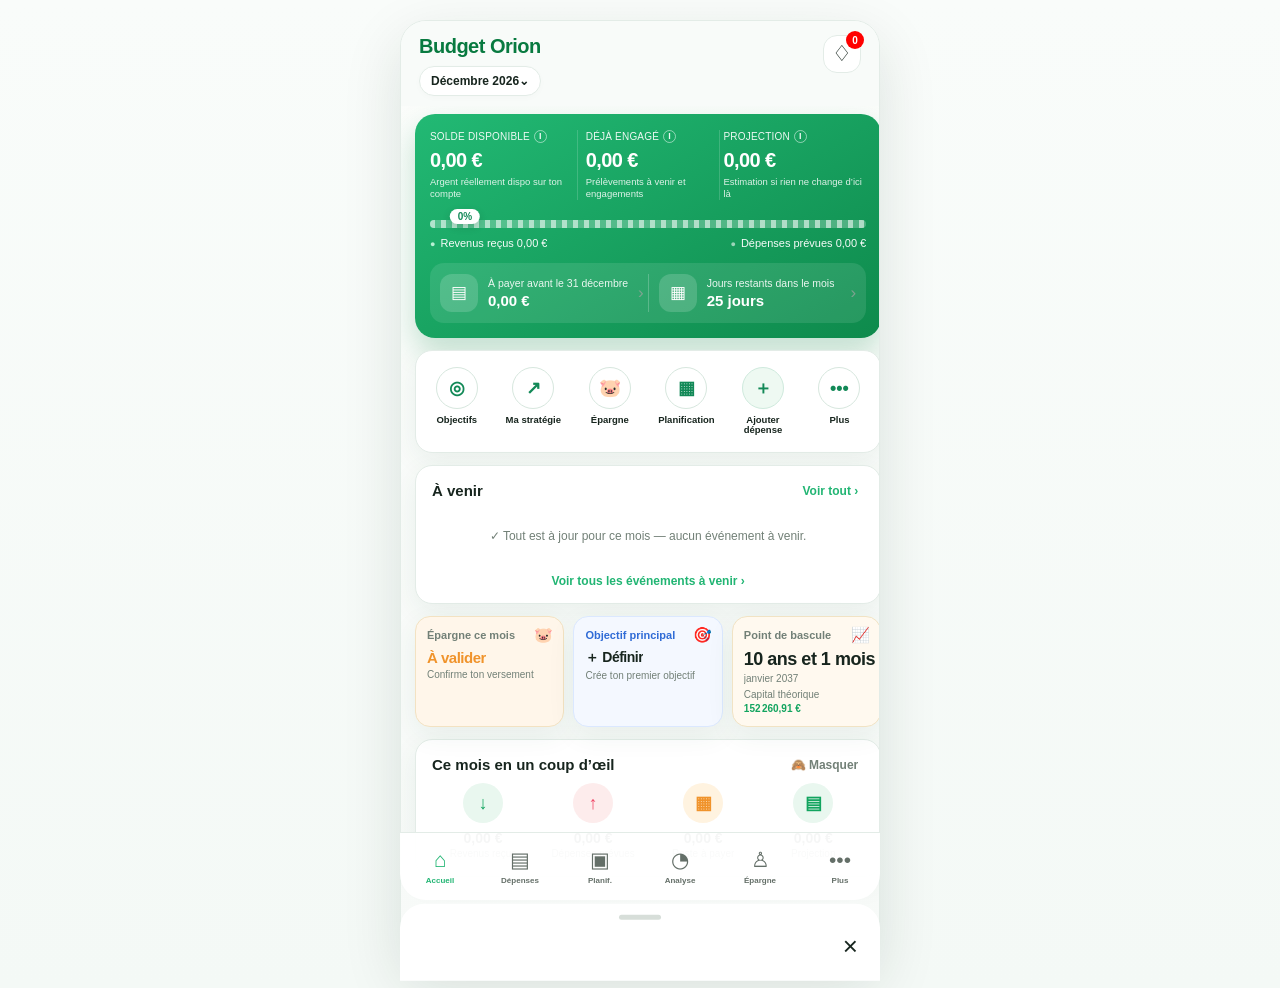
==== index.html @ a2c1ec40 "Add files via upload" ====
<!doctype html>
<html lang="fr">
<head>
<meta charset="utf-8">
<meta name="viewport" content="width=device-width,initial-scale=1,viewport-fit=cover">
<meta name="description" content="Budget Orion — application de gestion budgétaire claire, intelligente et locale.">
<meta name="apple-mobile-web-app-capable" content="yes">
<meta name="theme-color" content="#f8fbf9">
<title>Budget Orion</title>
<link rel="stylesheet" href="./css/app.css">
<link rel="stylesheet" href="./css/orion-home.css">
<link rel="stylesheet" href="./css/orion-expenses.css">
<link rel="stylesheet" href="./css/orion-planning.css">
<link rel="stylesheet" href="./css/orion-analysis.css">
<link rel="stylesheet" href="./css/orion-savings.css">
</head>
<body>
<div id="app" class="app">
  <header class="top">
    <div><h1 id="title">Budget Orion</h1><button id="periodBtn" class="period-pill">Août 2026⌄</button></div>
    <button class="bell" id="bellBtn">♢<span id="bellBadge" hidden></span></button>
  </header>
  <main id="view"></main>
  <nav class="nav" id="nav">
    <button data-page="home" class="active">⌂<small>Accueil</small></button>
    <button data-page="transactions">▤<small>Dépenses</small></button>
    <button data-page="planning">▣<small>Planif.</small></button>
    <button data-page="analysis">◔<small>Analyse</small></button>
    <button data-page="savings">♙<small>Épargne</small></button>
    <button data-page="plus">•••<small>Plus</small></button>
  </nav>
</div>
<div class="overlay" id="overlay"></div>
<section class="sheet" id="sheet">
  <div class="handle"></div>
  <div class="sheet-head"><h2 id="sheetTitle"></h2><button id="sheetClose" aria-label="Fermer">×</button></div>
  <div id="sheetBody"></div>
</section>
<script src="./js/brands.js"></script>
<script src="./js/app.js"></script>
</body>
</html>
---- css/app.css ----
:root{--g:#0a964f;--gd:#06753e;--gl:#eaf8f0;--bg:#f8fbf9;--card:#fff;--ink:#142018;--mut:#728077;--line:#e7eee9;--red:#f2384d;--pink:#fff0f3;--blue:#1676df;--bl:#edf5ff;--orange:#f37a08;--ol:#fff5e9;--shadow:0 5px 18px rgba(20,45,29,.06);--nav:68px}
*{box-sizing:border-box}html,body{margin:0;background:var(--bg);color:var(--ink);font-family:-apple-system,BlinkMacSystemFont,"SF Pro Text","Segoe UI",sans-serif;-webkit-font-smoothing:antialiased}button,input,select,textarea{font:inherit;color:inherit}button{border:0;background:none}.app{max-width:480px;margin:auto;min-height:100dvh;background:linear-gradient(#fbfdfb,#f7faf8)}
.top{position:sticky;top:0;z-index:10;padding:calc(env(safe-area-inset-top) + 14px) 18px 10px;background:rgba(248,251,249,.94);backdrop-filter:blur(16px);display:flex;justify-content:space-between;align-items:flex-start}.top h1{font-size:20px;margin:0;color:#087a40;font-weight:850;letter-spacing:-.5px}.period-pill,.chip{margin-top:8px;background:#fff;border:1px solid var(--line);border-radius:999px;padding:7px 11px;font-size:12px;font-weight:700;box-shadow:0 2px 7px rgba(0,0,0,.02)}.bell{position:relative;width:38px;height:38px;border:1px solid var(--line);background:#fff;border-radius:14px;font-size:22px}.bell span{position:absolute;right:-4px;top:-5px;background:red;color:white;min-width:18px;height:18px;border-radius:20px;font-size:10px;display:grid;place-items:center;font-weight:800}
main{padding:8px 14px calc(var(--nav) + env(safe-area-inset-bottom) + 22px)}.stack{display:grid;gap:12px}.card{background:var(--card);border:1px solid var(--line);border-radius:17px;box-shadow:var(--shadow);padding:14px}.hero{background:linear-gradient(145deg,#0da75a,#078446);color:#fff;padding:18px;border-radius:18px;box-shadow:0 10px 24px rgba(10,150,79,.22)}.hero .label{font-size:12px;opacity:.9}.hero strong{display:block;font-size:26px;margin:6px 0}.hero-sub{display:flex;justify-content:space-between;font-size:11px;opacity:.94}.progress{height:7px;background:rgba(255,255,255,.28);border-radius:99px;margin:12px 0 8px;overflow:hidden}.progress>span{display:block;height:100%;background:#fff;border-radius:99px}.ring{float:right;width:62px;height:62px;border-radius:50%;display:grid;place-items:center;background:conic-gradient(#fff var(--pct),rgba(255,255,255,.25) 0);position:relative;margin-top:-2px}.ring:after{content:"";position:absolute;width:46px;height:46px;border-radius:50%;background:#109755}.ring b{z-index:1;font-size:15px}
.sec-head{display:flex;align-items:center;justify-content:space-between;margin:2px 2px 8px}.sec-head h2{font-size:15px;margin:0;font-weight:850}.link{color:var(--g);font-size:12px;font-weight:800}.anticip{background:var(--pink);border-color:#ffd6df;color:#ed3658}.anticip .big{font-size:13px;font-weight:850}.anticip .days{font-size:18px;font-weight:900;margin-top:6px}.anticip .meta{font-size:11px;color:#925365;margin-top:2px}.upcoming .row:last-child,.list .row:last-child{border-bottom:0}.row{display:flex;align-items:center;gap:10px;padding:11px 2px;border-bottom:1px solid var(--line)}.ico{width:35px;height:35px;border-radius:12px;background:#eef9f2;display:grid;place-items:center;flex:0 0 35px}.row-main{min-width:0;flex:1}.row-main b{font-size:13px;display:block;white-space:nowrap;overflow:hidden;text-overflow:ellipsis}.row-main small{font-size:11px;color:var(--mut)}.amt{font-size:13px;font-weight:850}.neg{color:var(--red)}.pos{color:var(--g)}
.nav{position:fixed;bottom:0;left:50%;transform:translateX(-50%);max-width:480px;width:100%;height:calc(var(--nav) + env(safe-area-inset-bottom));padding-bottom:env(safe-area-inset-bottom);background:rgba(255,255,255,.96);border-top:1px solid var(--line);display:grid;grid-template-columns:repeat(6,1fr);z-index:20}.nav button{display:flex;flex-direction:column;align-items:center;justify-content:center;gap:4px;color:#646f68;font-size:21px}.nav small{font-size:8px;font-weight:700}.nav button.active{color:var(--g)}
.tabs{display:flex;background:#f3f5f4;border-radius:13px;padding:3px;gap:3px}.tabs button{flex:1;padding:8px 5px;border-radius:10px;font-size:11px;font-weight:750;color:#5f6862}.tabs button.active{background:#fff;color:var(--g);box-shadow:0 2px 7px rgba(0,0,0,.06)}.action{width:100%;background:linear-gradient(#11a85c,#078446);color:white;border-radius:13px;padding:13px;font-weight:850}.ghost{border:1px solid var(--line);background:#fff;border-radius:12px;padding:10px 12px;font-weight:750}.danger{color:var(--red)}
.monthbar{display:flex;gap:8px;align-items:center}.monthbar select{flex:1;background:#fff;border:1px solid var(--line);border-radius:12px;padding:9px;font-size:12px;font-weight:700}.summary{display:flex;justify-content:space-between;align-items:end}.summary strong{color:var(--g);font-size:16px}.tx-add{position:sticky;bottom:82px;margin-top:12px}.row.clickable{cursor:pointer}.status-pill{font-size:10px;border-radius:999px;padding:4px 8px;background:#f1f3f2;color:#657068;font-weight:700}.orange-pill{background:var(--ol);color:var(--orange)}
.calendar{padding:13px}.cal-head{display:flex;justify-content:space-between;align-items:center;margin-bottom:10px}.week,.grid{display:grid;grid-template-columns:repeat(7,1fr);text-align:center}.week span{font-size:10px;color:var(--mut);font-weight:700}.day{height:43px;display:flex;flex-direction:column;align-items:center;justify-content:center;font-size:12px;gap:3px}.day.today b{width:28px;height:28px;background:var(--g);color:#fff;border-radius:50%;display:grid;place-items:center}.dots{height:5px;display:flex;gap:2px}.dot{width:4px;height:4px;border-radius:50%}.d-green{background:#11a85c}.d-red{background:#f2384d}.d-orange{background:#f39718}.d-blue{background:#2781d8}.d-pink{background:#f24b74}.legend{display:flex;flex-wrap:wrap;gap:10px;font-size:10px;color:var(--mut);margin-top:8px}.legend i{width:7px;height:7px;border-radius:50%;display:inline-block;margin-right:3px}
.donut-wrap{display:flex;gap:16px;align-items:center}.donut{width:135px;height:135px;border-radius:50%;position:relative;flex:0 0 135px}.donut:after{content:"";position:absolute;inset:28px;border-radius:50%;background:white}.donut-center{position:absolute;inset:0;display:grid;place-items:center;z-index:1;text-align:center;font-size:11px}.donut-center b{font-size:15px}.legend-list{flex:1}.leg{display:grid;grid-template-columns:8px 1fr auto;gap:6px;align-items:center;padding:4px 0;font-size:10px}.leg i{width:7px;height:7px;border-radius:50%}.chart{height:110px;display:flex;align-items:flex-end;gap:7px;padding-top:10px}.bar{flex:1;background:#d9f1e4;border-radius:5px 5px 2px 2px;min-height:3px}.bar.active{background:var(--g)}.metric-grid{display:grid;grid-template-columns:1fr 1fr;gap:9px}.metric{padding:12px;border-radius:14px;background:#f8faf9;border:1px solid var(--line)}.metric small{color:var(--mut);font-size:10px}.metric b{display:block;margin-top:3px;font-size:16px}.insight{border-left:4px solid var(--g);background:#f1fbf5;padding:12px;border-radius:12px;font-size:12px}.annual-box{background:var(--bl);border-color:#d9eaff}.install-box{background:var(--ol);border-color:#ffe4bd}
.savings-hero{display:flex;justify-content:space-between;align-items:center}.pig{font-size:58px}.goal{padding:13px 0;border-bottom:1px solid var(--line)}.goal:last-child{border:0}.goal-top{display:flex;justify-content:space-between;gap:10px}.goal-top b{font-size:13px}.goal small{color:var(--mut)}.goal .progress{background:#eef2ef;height:6px;margin:8px 0}.goal .progress span{background:var(--g)}
.menu-profile{display:flex;align-items:center;gap:12px}.avatar{width:46px;height:46px;border-radius:50%;background:#e7f7ed;display:grid;place-items:center;font-size:25px}.group-title{font-size:13px;font-weight:850;margin:12px 2px 6px}.menu{padding:0 12px}.menu .row{padding:13px 0}.chev{color:#9aa49e}.detail-total{padding:13px;border-radius:14px;margin-bottom:10px}.pink{background:var(--pink);color:#e63359}.blue{background:var(--bl);color:var(--blue)}.orange{background:var(--ol);color:var(--orange)}.mint{background:#edf9f2;color:#087d42}
.overlay{position:fixed;inset:0;background:rgba(0,0,0,.28);z-index:40;opacity:0;pointer-events:none;transition:.2s}.overlay.open{opacity:1;pointer-events:auto}.sheet{position:fixed;z-index:50;bottom:0;left:50%;transform:translate(-50%,105%);width:min(480px,100%);max-height:88dvh;overflow:auto;background:#fff;border-radius:24px 24px 0 0;padding:9px 16px calc(env(safe-area-inset-bottom) + 18px);transition:.25s}.sheet.open{transform:translate(-50%,0)}.handle{width:42px;height:5px;border-radius:9px;background:#d7ded9;margin:2px auto 10px}.sheet-head{display:flex;justify-content:space-between;align-items:center}.sheet-head h2{font-size:19px;margin:0}.sheet-head button{font-size:26px}.form{display:grid;gap:12px;margin-top:14px}.form label{font-size:11px;font-weight:800;color:#78827c;text-transform:uppercase}.form input,.form select,.form textarea{display:block;width:100%;margin-top:6px;padding:12px 13px;border:1px solid var(--line);border-radius:12px;background:#fff;text-transform:none}.two{display:grid;grid-template-columns:1fr 1fr;gap:9px}.empty{text-align:center;color:var(--mut);font-size:12px;padding:22px 5px}.hidden{display:none!important}
@media(min-width:700px){body{padding:20px}.app{border:1px solid var(--line);border-radius:26px;overflow:hidden;box-shadow:0 20px 60px rgba(20,40,28,.12)}.nav{border-radius:0 0 26px 26px}}

/* V4.1 — restauration du système de validation des prélèvements */
.tx-row{transition:.16s ease}.tx-row.done{opacity:.62}.tx-row.done .row-main b{text-decoration:line-through;text-decoration-thickness:1px}.tx-check{width:34px;height:34px;flex:0 0 34px;border-radius:12px;border:2px solid #dce6e0;background:#fff;color:#fff;font-weight:900;font-size:18px;display:grid;place-items:center}.tx-check.paid{background:var(--g);border-color:var(--g)}.tx-check.late,.tx-check.urgent{border-color:#ef4565;background:#fff2f5}.tx-check.soon{border-color:#f0a22d;background:#fff8eb}.tx-check.future{border-color:#64b89f;background:#f1faf5}.tx-check.nodate{border-color:#b7c0ba;background:#f5f7f6}.row-main.clickable{cursor:pointer}.hero strong{word-break:break-word}


/* V4.2 — ergonomie transactions + réglage épargne */
.transactions-page{padding-bottom:76px}.tx-fab{position:fixed;right:max(18px,calc((100vw - 480px)/2 + 18px));bottom:calc(var(--nav) + env(safe-area-inset-bottom) + 14px);z-index:24;border:0;border-radius:999px;background:linear-gradient(145deg,#10aa5d,#078446);color:#fff;box-shadow:0 10px 24px rgba(7,132,70,.28);display:flex;align-items:center;gap:7px;padding:11px 16px;font-weight:850}.tx-fab span{font-size:21px;line-height:1}.tx-fab b{font-size:12px}.savings-home-card{padding:14px}.savings-home-head{display:flex;align-items:flex-start;justify-content:space-between;gap:10px}.savings-home-name{display:block;margin-top:3px;font-size:15px}.edit-chip{font-size:10px;font-weight:850;background:rgba(255,255,255,.18);padding:5px 8px;border-radius:999px}.savings-empty-home{display:flex;align-items:center;justify-content:space-between;gap:12px;border-color:#ccebd9;background:#f3fbf6}.savings-empty-home b{display:block;color:var(--g);font-size:14px}.savings-empty-home small{display:block;color:var(--mut);margin-top:3px}.savings-empty-home>span{font-size:25px;color:var(--g);font-weight:800}.savings-hero.clickable{cursor:pointer}.savings-hero .pos b{font-weight:850}@media(max-width:380px){.tx-fab b{display:none}.tx-fab{padding:11px 14px}}

/* V5 — direction visuelle validée : clair, premium, vert doux */
:root{--g:#21b573;--gd:#128957;--soft:#eefaf4;--gold:#c89b43;--ink:#17251e;--line:#e3ece7;--shadow:0 8px 28px rgba(25,80,52,.07)}
body{background:linear-gradient(180deg,#f9fcfa 0,#f4f9f6 100%);color:var(--ink)}
.card,.metric{box-shadow:var(--shadow)}.hero{background:linear-gradient(145deg,#39c98a,#20ad6f);box-shadow:0 12px 30px rgba(33,181,115,.20)}.ring:after{background:#2bbb7b}.nav button.active{color:var(--g)}
.brandmark{width:38px;height:38px;flex:0 0 38px;border-radius:12px;display:grid;place-items:center;font-weight:950;font-size:17px;letter-spacing:-1px;background:#eff8f3;color:var(--gd);border:1px solid #e1eee7}.brand-netflix{background:#080808;color:#e50914;font-size:22px;font-family:Arial Black,sans-serif}.brand-chatgpt{background:#fff;color:#111;border-color:#dfe5e2;font-size:19px}.brand-spotify{background:#191414;color:#1ed760}.brand-amazon{background:#fff7e9;color:#111}.brand-bank{background:#edf5ff;color:#2773c8}.brand-generic{background:#eefaf4;color:#15915b}
.clickable-card{cursor:pointer;transition:transform .15s ease,border-color .15s ease}.clickable-card:active{transform:scale(.985);border-color:#b8dfca}.smart-strip{display:flex;gap:8px;overflow:auto;padding:1px 0 4px;scrollbar-width:none}.smart-chip{min-width:145px;padding:11px;border:1px solid var(--line);border-radius:14px;background:#fff;box-shadow:var(--shadow)}.smart-chip small{display:block;color:var(--mut);font-size:10px}.smart-chip b{font-size:12px;display:block;margin-top:3px}.strategy-hero{background:linear-gradient(145deg,#effbf5,#f9fdfb);border:1px solid #cfeadd}.strategy-number{font-size:30px;font-weight:950;color:var(--gd);letter-spacing:-1px}.strategy-grid{display:grid;grid-template-columns:repeat(2,1fr);gap:9px}.strategy-kpi{background:#fff;border:1px solid var(--line);border-radius:15px;padding:12px}.strategy-kpi small{display:block;color:var(--mut);font-size:10px}.strategy-kpi b{display:block;margin-top:4px;font-size:15px}.strategy-track{height:10px;border-radius:99px;background:#e7f0eb;overflow:hidden}.strategy-track span{height:100%;display:block;border-radius:99px;background:linear-gradient(90deg,#6dd5a1,#20ad6f)}.scenario-row{display:grid;grid-template-columns:1fr auto auto;gap:10px;align-items:center;padding:10px 0;border-bottom:1px solid var(--line)}.scenario-row:last-child{border:0}.day.clickable{cursor:pointer;border-radius:10px}.day.clickable:active{background:#eff9f3}.freq-badge{display:inline-block;padding:3px 7px;border-radius:999px;background:#eef8f2;color:var(--gd);font-size:9px;font-weight:800;margin-top:3px}.mini-action{border:1px solid #d8e9df;background:#fff;color:var(--gd);border-radius:10px;padding:7px 9px;font-size:10px;font-weight:850}.goal-actions{display:flex;gap:6px;margin-top:8px}.premium-note{background:linear-gradient(135deg,#f8fcfa,#eef9f3);border:1px solid #d6ebdf;border-radius:16px;padding:13px}.plus-strategy{background:linear-gradient(135deg,#effbf5,#fffaf0);border-color:#d8eadf}.gold{color:#a77924}.subtle{color:var(--mut);font-size:11px}

/* V6 — refonte fonctionnelle : intelligence locale, poches, planification étendue */
@keyframes v6fade{from{opacity:0;transform:translateY(4px)}to{opacity:1;transform:translateY(0)}}
#view.fade-in{animation:v6fade .22s ease}
.clickable{cursor:pointer}

/* Marques additionnelles (objectif 7) */
.brand-disney{background:#0c1c5c;color:#fff;font-size:13px;font-weight:900}
.brand-youtube{background:#fff1f1;color:#ff0000;font-size:19px}
.brand-apple{background:#111;color:#fff;font-size:18px}
.brand-orange{background:#fff2ec;color:#ff7900;font-weight:900}
.brand-free{background:#eef7ff;color:#c8102e;font-weight:900}
.brand-sfr{background:#fff2f5;color:#e2001a;font-size:12px;font-weight:900}
.brand-bouygues{background:#eef6ff;color:#0057a3;font-weight:900}
.brand-uber{background:#111;color:#fff;font-size:16px}
.brand-hint{display:flex;align-items:center;gap:8px;font-size:11.5px;color:var(--mut);background:#f6faf7;border:1px solid var(--line);border-radius:11px;padding:8px 10px;margin-top:-2px}
.brand-hint .brandmark{width:26px;height:26px;flex:0 0 26px;font-size:13px}

/* Argent déjà engagé (accueil) */
.engaged-card .engaged-row{display:flex;justify-content:space-between;align-items:center;padding:8px 0;border-bottom:1px solid var(--line);font-size:12.5px}
.engaged-card .engaged-row:last-child{border-bottom:0}
.engaged-card .engaged-row.total{font-weight:850;font-size:14px;padding-top:10px}

/* Intelligence locale */
.insights-card{background:#fbfdfa}
.insight-row{display:flex;gap:9px;align-items:flex-start;padding:8px 0;border-bottom:1px solid var(--line);font-size:12px;line-height:1.4}
.insight-row:last-child{border-bottom:0}
.insight-row .insight-ic{flex:0 0 auto}
.insight-row.lvl-warn{color:#9a4b12}
.insight-row.lvl-good{color:var(--gd)}
.insight-row.lvl-info{color:var(--ink)}

/* Raccourcis rapides accueil */
.quick-row{display:flex;gap:8px}
.quick-chip{flex:1;background:#fff;border:1px solid var(--line);border-radius:13px;padding:11px 6px;font-size:11.5px;font-weight:800;color:var(--gd);box-shadow:var(--shadow);text-align:center}
.quick-chip:active{transform:scale(.97)}

/* Onglets de plage (planification) et de scénario (stratégie) */
.range-tabs button,.scenario-tabs button{white-space:nowrap}
.scenario-tabs{overflow-x:auto}

/* Poches / objectifs : léger ajustement */
.goal-actions button{font-size:10px}

@media(max-width:380px){.quick-row{flex-wrap:wrap}.quick-chip{min-width:31%}}

/* ═══════════════════════════════════════════════════════════════════
   V6.1 — Ma stratégie : moteur financier visuel (jauges, graphiques,
   scénarios, simulation "Et si ?"). Portée : uniquement l'écran
   Ma stratégie (classe .strategy-wide posée sur #app par render()).
   ═══════════════════════════════════════════════════════════════════ */

/* Mise en page large réservée à l'écran Ma stratégie */
.strategy-grid-layout{display:grid;grid-template-columns:1fr;gap:12px}
.strategy-grid-layout .span-1,.strategy-grid-layout .span-2,.strategy-grid-layout .span-3{grid-column:span 1}
@media(min-width:860px){
  .app.strategy-wide{max-width:1180px}
  .app.strategy-wide .strategy-grid-layout{grid-template-columns:repeat(3,1fr);gap:14px}
  .app.strategy-wide .strategy-grid-layout .span-2{grid-column:span 2}
  .app.strategy-wide .strategy-grid-layout .span-3{grid-column:span 3}
}
@media(min-width:860px){.app.strategy-wide{border-radius:26px}}

/* Jauges semi-circulaires (CSS pur, sans dépendance) */
.gauge-layout{display:flex;flex-direction:column;align-items:center;gap:6px}
.gauge{position:relative;width:100%;max-width:220px;margin:4px auto 0}
.gauge-fill{position:relative;width:100%;aspect-ratio:2/1;overflow:hidden}
.gauge-fill:before{content:"";position:absolute;top:0;left:50%;transform:translateX(-50%);width:100%;aspect-ratio:1/1;border-radius:50%;background:conic-gradient(from 270deg, var(--gcolor,#20ad6f) calc(var(--pct,0)*1.8deg), #e7f0ea calc(var(--pct,0)*1.8deg) 180deg, transparent 180deg 360deg)}
.gauge-fill:after{content:"";position:absolute;bottom:0;left:50%;transform:translateX(-50%);width:62%;aspect-ratio:1/1;border-radius:50%;background:var(--card)}
.gauge-center{margin-top:-38%;text-align:center;position:relative;z-index:1}
.gauge-center b{display:block;font-size:19px;font-weight:900;color:var(--ink)}
.gauge-center small{display:block;font-size:10px;color:var(--mut);margin-top:2px;padding:0 10px}
.gauge-target{text-align:center;margin-top:2px}
.gauge-target small{display:block;color:var(--mut);font-size:11px}
.gauge-target b{font-size:15px}
.gauge-card{background:linear-gradient(180deg,#fff,#fbfdfb)}

/* Paramètres (vue rapide, éditable) */
.param-row{display:flex;justify-content:space-between;align-items:center;padding:9px 0;border-bottom:1px solid var(--line);font-size:12.5px}
.param-row:last-of-type{border-bottom:0}
.param-row b{font-size:13.5px}

/* Expression de ton capital */
.expr-row{display:flex;gap:11px;align-items:flex-start;padding:10px 0;border-bottom:1px solid var(--line)}
.expr-row:last-child{border-bottom:0}
.expr-ic{font-size:19px;flex:0 0 auto;width:34px;height:34px;border-radius:11px;background:#eefaf4;display:grid;place-items:center}
.expr-body{flex:1;min-width:0}
.expr-body b{display:block;font-size:13px}
.expr-body small{display:block;color:var(--mut);font-size:11px;margin-top:2px}
.expr-tiles{display:flex;gap:8px;margin-top:8px}
.expr-tile{flex:1;background:#f7faf8;border:1px solid var(--line);border-radius:12px;padding:9px;text-align:center}
.expr-tile b{display:block;font-size:14px;color:var(--gd)}
.expr-tile small{display:block;color:var(--mut);font-size:9.5px;margin-top:2px}

/* Graphiques SVG (évolution du capital / projection détaillée) */
.chart-wrap{position:relative;margin-top:8px}
.chart-svg{width:100%;height:auto;display:block;touch-action:pan-y}
.chart-grid{stroke:#eef3ef;stroke-width:1}
.chart-axis{font-size:9.5px;fill:var(--mut)}
.chart-marker-line{stroke:#cfe6d8;stroke-width:1;stroke-dasharray:3 3}
.chart-tooltip{position:absolute;top:4px;transform:translateX(-50%);background:#17251e;color:#fff;border-radius:11px;padding:8px 10px;font-size:10.5px;line-height:1.5;pointer-events:none;white-space:nowrap;box-shadow:0 8px 20px rgba(0,0,0,.18);z-index:5}
.chart-tooltip .tt-year{font-weight:800;margin-bottom:2px}
.chart-tooltip .tt-metric{color:#b9e3cb;font-size:9.5px;margin-bottom:3px}
.chart-tooltip .tt-row{display:flex;align-items:center;gap:5px}
.chart-tooltip .tt-row i{width:7px;height:7px;border-radius:50%;display:inline-block}
.chart-tooltip .tt-row span{color:#c8d2cc}
.chart-legend{display:flex;flex-wrap:wrap;gap:10px;margin-top:8px;font-size:10.5px;color:var(--mut)}
.chart-legend i{width:8px;height:8px;border-radius:50%;display:inline-block;margin-right:4px}
.metric-tabs,.proj-tabs{flex-wrap:wrap}

/* Comparaison des scénarios (anneaux) */
.scenario-compare{display:grid;grid-template-columns:repeat(3,1fr);gap:8px;margin-top:6px}
.scenario-donut-card{text-align:center;background:#f8faf9;border:1px solid var(--line);border-radius:14px;padding:10px 6px}
.scenario-donut-card small{font-size:10px;color:var(--mut);line-height:1.5}
.scenario-donut-card small b{display:block;color:var(--ink);font-size:12px}
.scenario-donut{width:74px;height:74px;border-radius:50%;position:relative;margin:8px auto}
.scenario-donut:after{content:"";position:absolute;inset:12px;border-radius:50%;background:var(--card)}
.donut-center{position:absolute;inset:0;display:grid;place-items:center;z-index:1;text-align:center;padding:0 4px}
.donut-center b{font-size:10.5px;line-height:1.2}
.scenario-gain{font-size:11.5px;font-weight:800;color:var(--g);margin-top:4px}

/* Simulation "Et si ?" */
.whatif-slider-row{display:flex;align-items:center;gap:10px;margin-top:8px}
.whatif-slider-row input[type=range]{flex:1;accent-color:var(--g)}
.whatif-slider-row b{white-space:nowrap;font-size:13px}
.whatif-row{display:flex;flex-wrap:wrap;justify-content:space-between;align-items:baseline;gap:4px 10px;padding:8px 0;border-bottom:1px solid var(--line);font-size:12px}
.whatif-row:last-child{border-bottom:0}
.whatif-row small{width:100%;color:var(--mut);font-size:10.5px}

/* Repères clés */
.reperes-list{display:grid;gap:0}
.repere-row{display:flex;flex-wrap:wrap;justify-content:space-between;align-items:baseline;padding:9px 0;border-bottom:1px solid var(--line);gap:2px 8px}
.repere-row:last-child{border-bottom:0}
.repere-row b{width:52px}
.repere-row span{font-weight:800;font-size:13px}
.repere-row small{width:100%;color:var(--mut);font-size:10px}

/* Informations importantes */
.info-list{margin:6px 0 0;padding-left:18px;font-size:12px;color:var(--ink);line-height:1.6}
.info-list li{margin-bottom:3px}

@media(max-width:380px){.scenario-compare{gap:6px}.scenario-donut{width:64px;height:64px}}
---- css/orion-home.css ----
/* ============================================================================
   Budget Orion — Accueil (tableau de bord). Styles ADDITIFS uniquement.
   Réutilise les tokens de app.css (--g,--gd,--ink,--mut,--line,--card,--shadow…).
   Ne modifie ni app.css ni les autres écrans.
   ========================================================================= */

/* Carte financière principale */
.home-main{background:linear-gradient(150deg,#22b974,#0e8a4c);color:#fff;border-radius:20px;
  padding:16px 15px 15px;box-shadow:0 14px 30px rgba(16,138,77,.24)}
.home-cols{display:grid;grid-template-columns:1fr 1fr 1fr;gap:4px}
.home-col{color:#fff;text-align:left;min-width:0;padding:0}
.home-col.center{padding:0 8px;border-left:1px solid rgba(255,255,255,.16);border-right:1px solid rgba(255,255,255,.16)}
.home-col .lbl{font-size:10px;opacity:.92;display:flex;align-items:center;gap:4px;line-height:1.2;text-transform:uppercase;letter-spacing:.2px}
.home-col .val{font-size:clamp(14px,4.4vw,20px);font-weight:900;letter-spacing:-.6px;margin:6px 0 4px;
  white-space:nowrap;overflow:hidden;text-overflow:ellipsis}
.home-col .sub{font-size:9.5px;opacity:.85;line-height:1.25}
.home-col:active{opacity:.9}
.home-i{font-size:9px;border:1px solid rgba(255,255,255,.55);border-radius:50%;width:13px;height:13px;
  display:inline-grid;place-items:center;flex:0 0 auto;font-style:normal;font-weight:800}

.home-barwrap{position:relative;margin:20px 0 9px}
.home-bar{height:8px;border-radius:99px;background:rgba(255,255,255,.25);overflow:hidden;display:flex}
.home-bar .paid{background:#fff;height:100%;transition:width .25s ease}
.home-bar .rest{height:100%;background:repeating-linear-gradient(90deg,rgba(255,255,255,.55) 0 5px,transparent 5px 11px)}
.home-bubble{position:absolute;top:-11px;transform:translateX(-50%);background:#fff;color:var(--gd);font-size:10px;
  font-weight:900;padding:2px 8px;border-radius:999px;box-shadow:0 3px 8px rgba(0,0,0,.14);white-space:nowrap}
.home-barrow{display:flex;justify-content:space-between;font-size:11px;opacity:.96;gap:8px}
.home-barrow span{white-space:nowrap;overflow:hidden;text-overflow:ellipsis}
.home-barrow .d1:before{content:"●";margin-right:5px;font-size:9px;vertical-align:middle;color:#bff3d8}
.home-barrow .d2:before{content:"●";margin-right:5px;font-size:9px;vertical-align:middle;color:rgba(255,255,255,.6)}

.home-split{display:flex;margin-top:14px;background:rgba(255,255,255,.10);border-radius:14px;padding:11px 6px;gap:6px}
.home-split>button{flex:1;display:flex;align-items:center;gap:10px;color:#fff;text-align:left;min-width:0;transition:transform .15s;padding:0 4px}
.home-split>button:active{transform:scale(.97)}
.home-split .ic{width:38px;height:38px;border-radius:12px;background:rgba(255,255,255,.16);display:grid;place-items:center;font-size:17px;flex:0 0 38px}
.home-split .s-lbl{font-size:10.5px;opacity:.9;line-height:1.2;white-space:nowrap;overflow:hidden;text-overflow:ellipsis}
.home-split .s-val{font-size:15px;font-weight:900;margin-top:2px;white-space:nowrap}
.home-split .chev{margin-left:auto;opacity:.75;font-size:17px;flex:0 0 auto}
.home-split .sep{width:1px;background:rgba(255,255,255,.22);flex:0 0 1px}

/* Actions rapides (6) */
.home-quick{display:grid;grid-template-columns:repeat(6,1fr);gap:1px;background:var(--card);border:1px solid var(--line);
  border-radius:17px;box-shadow:var(--shadow);padding:13px 3px}
.home-quick button{display:flex;flex-direction:column;align-items:center;gap:6px;color:var(--ink);font-size:9.5px;
  font-weight:700;line-height:1.12;text-align:center;padding:3px 1px;transition:transform .14s ease;min-height:62px;justify-content:flex-start}
.home-quick button:active{transform:scale(.9)}
.home-quick .qi{width:42px;height:42px;border-radius:50%;border:1.6px solid #d7e7de;color:var(--gd);
  display:grid;place-items:center;font-size:18px;background:#fff}
.home-quick button[data-add-tx] .qi{background:#eef9f2;border-color:#cfeadd}

/* Insights cliquables */
.home-ins .insight-row{display:flex;gap:9px;align-items:center;padding:10px 0;border-top:1px solid var(--line);font-size:12.5px;line-height:1.35}
.home-ins .insight-row:first-child{border-top:0}
.home-ins .insight-ic{flex:0 0 auto;font-size:15px}
.home-ins .insight-row span:nth-child(2){flex:1;min-width:0}
.home-ins .lvl-critical{color:#c62f45}.home-ins .lvl-action{color:#b76a00}
.home-ins .lvl-good{color:#0f8a4c}.home-ins .lvl-info{color:var(--ink)}

/* Timeline À venir */
.home-tl .tl-row{display:flex;align-items:center;gap:11px;padding:12px 0;border-top:1px solid var(--line);position:relative}
.home-tl .tl-row:first-child{border-top:0}
.home-tl-dotcol{position:relative;width:14px;flex:0 0 14px;align-self:stretch;display:flex;align-items:center;justify-content:center}
.home-tl-dotcol:before{content:"";position:absolute;top:0;bottom:0;width:2px;background:var(--line)}
.tl-row:first-child .home-tl-dotcol:before{top:50%}
.tl-row:last-child .home-tl-dotcol:before{bottom:50%}
.home-tl-dot{width:12px;height:12px;border-radius:50%;border:3px solid #12a45f;background:var(--card);z-index:1}
.dot-green{border-color:#12a45f}.dot-orange{border-color:#f0932b}.dot-red{border-color:#ef4565}.dot-pink{border-color:#e84393}
.tl-logo{width:44px;height:44px;flex:0 0 44px;border-radius:12px;font-size:18px}
.tl-main{flex:1;min-width:0}
.tl-when{font-size:11px;font-weight:800;margin-bottom:1px}
.when-green{color:#12a45f}.when-orange{color:#f0932b}.when-red{color:#ef4565}.when-pink{color:#e84393}
.tl-main b{display:block;font-size:14px;white-space:nowrap;overflow:hidden;text-overflow:ellipsis}
.tl-main small{font-size:11px;color:var(--mut)}
.tl-amt{font-weight:900;font-size:14px;white-space:nowrap}
.tl-chev{color:#c2ccc6;margin-left:3px;font-size:16px;flex:0 0 auto}
.home-tl-all{display:block;text-align:center;width:100%;margin-top:8px}

/* Cartes intelligentes (trio) */
.home-smart3{display:grid;grid-template-columns:repeat(3,1fr);gap:9px;align-items:stretch}
.home-smart{border:1px solid var(--line);border-radius:15px;padding:12px 11px;background:#fff;box-shadow:var(--shadow);
  position:relative;min-width:0;text-align:left;color:var(--ink);display:flex;flex-direction:column}
.home-smart.gl{background:#f4f8ff;border-color:#dbe8ff}
.home-smart.bs{background:#fff9ef;border-color:#f1e3c4}
.home-smart.sv-topay{background:#fff6ea;border-color:#f3e2c2}
.home-smart .st{font-size:11px;color:var(--mut);font-weight:750;line-height:1.2}
.home-smart .sb{font-size:18px;font-weight:900;margin-top:7px;white-space:nowrap;overflow:hidden;text-overflow:ellipsis;letter-spacing:-.5px}
.home-smart .ss{font-size:10px;color:var(--mut);margin-top:3px;white-space:nowrap;overflow:hidden;text-overflow:ellipsis}
.home-smart .badge{position:absolute;top:9px;right:10px;font-size:15px}
.home-smart .mini{height:6px;border-radius:99px;background:#e7efe9;overflow:hidden;margin-top:9px}
.home-smart .mini span{display:block;height:100%;background:var(--g);border-radius:99px}
.home-spark{width:100%;height:26px;margin-top:8px;display:block}

/* Ce mois en un coup d'œil */
.home-glance{display:grid;grid-template-columns:repeat(4,1fr);gap:4px}
.home-gl{text-align:center;min-width:0;color:var(--ink);padding:2px}
.home-gl .gi{width:40px;height:40px;border-radius:50%;display:grid;place-items:center;margin:0 auto 7px;font-size:18px;font-weight:800}
.gi-down{background:#e9f7ef;color:#12a45f}.gi-up{background:#fdecec;color:#ef4565}
.gi-cal{background:#fff3e0;color:#f0932b}.gi-wallet{background:#e9f7ef;color:#12a45f}
.home-gl .gv{font-size:14px;font-weight:900;white-space:nowrap;overflow:hidden;text-overflow:ellipsis}
.home-gl .gl-lbl{font-size:10px;color:var(--mut);margin-top:2px;line-height:1.15}
.home-gl .gvs{font-size:9px;font-weight:800;margin-top:3px;white-space:nowrap;overflow:hidden;text-overflow:ellipsis}
.up-good{color:#12a45f}.up-bad{color:#ef4565}
.home-eye{background:none;color:var(--mut);font-size:12px;font-weight:700}

/* Toast */
.home-toast{position:fixed;left:50%;bottom:calc(var(--nav) + env(safe-area-inset-bottom) + 16px);
  transform:translate(-50%,16px);background:#142018;color:#fff;padding:11px 18px;border-radius:999px;
  font-size:13px;font-weight:800;z-index:80;opacity:0;pointer-events:none;transition:.22s;max-width:90vw;
  white-space:nowrap;box-shadow:0 8px 24px rgba(0,0,0,.22)}
.home-toast.show{opacity:1;transform:translate(-50%,0)}

@media(max-width:360px){
  .home-quick button{font-size:9px}
  .home-quick .qi{width:38px;height:38px;font-size:16px}
  .home-smart .sb{font-size:16px}
  .home-split .s-val{font-size:14px}
}
---- css/orion-expenses.css ----
/* ============================================================================
   Budget Orion — Onglet Dépenses. Styles ADDITIFS uniquement.
   Réutilise les tokens de app.css. Ne modifie ni app.css, ni orion-home.css,
   ni les autres écrans.
   ========================================================================= */

.exp-page{padding-bottom:calc(var(--nav) + env(safe-area-inset-bottom) + 16px)}

/* Barre d'outils haute (recherche + filtres + ajouter) */
.exp-toolbar{display:flex;gap:8px;align-items:center}
.exp-search{flex:1;display:flex;align-items:center;gap:8px;background:#fff;border:1px solid var(--line);border-radius:13px;padding:9px 12px;box-shadow:var(--shadow)}
.exp-search input{flex:1;border:0;background:none;font-size:13px;outline:none}
.exp-search .si{color:var(--mut);font-size:15px}
.exp-add{display:flex;align-items:center;gap:7px;background:linear-gradient(#11a85c,#078446);color:#fff;border-radius:13px;padding:10px 15px;font-weight:850;font-size:13px;box-shadow:0 6px 16px rgba(7,132,70,.24)}
.exp-add span{font-size:19px;line-height:1}
.exp-add:active{transform:scale(.96)}

/* Résumé compact 4 métriques */
.exp-sum{display:grid;grid-template-columns:repeat(4,1fr);gap:2px}
.exp-sum .m{text-align:left;padding:2px 6px;min-width:0;border-left:1px solid var(--line)}
.exp-sum .m:first-child{border-left:0}
.exp-sum .m small{display:block;font-size:9.5px;color:var(--mut);white-space:nowrap;overflow:hidden;text-overflow:ellipsis}
.exp-sum .m b{display:block;font-size:15px;font-weight:900;letter-spacing:-.4px;margin-top:3px;white-space:nowrap;overflow:hidden;text-overflow:ellipsis}
.exp-sum .m .u{font-size:9px;color:var(--mut);font-weight:600}
.exp-sum .m.pos b{color:#12a45f}.exp-sum .m.warn b{color:#f0932b}.exp-sum .m.proj b{color:#0f8a4c}
.exp-progress{height:5px;border-radius:99px;background:#eef2ef;overflow:hidden;margin-top:11px}
.exp-progress span{display:block;height:100%;background:linear-gradient(90deg,#6dd5a1,#12a45f);border-radius:99px;transition:width .25s}
.exp-progress-lbl{font-size:10.5px;color:var(--mut);margin-top:6px;font-weight:700}

/* Grands onglets À payer / Payées */
.exp-tabs{display:grid;grid-template-columns:1fr 1fr;gap:8px}
.exp-tab{background:#fff;border:1px solid var(--line);border-radius:15px;padding:12px 10px;text-align:center;box-shadow:var(--shadow);color:var(--mut)}
.exp-tab .tt{font-size:14px;font-weight:850;color:var(--ink);display:flex;align-items:center;justify-content:center;gap:6px}
.exp-tab .ts{font-size:10.5px;color:var(--mut);margin-top:3px}
.exp-tab.active{border-color:#bfe6cf;background:#f4fbf7}
.exp-tab.active .tt{color:var(--gd)}
.exp-tab.active{box-shadow:0 6px 16px rgba(18,164,95,.12)}

/* Chips filtres + tri */
.exp-chips{display:flex;gap:7px;overflow:auto;padding:1px 0 3px;scrollbar-width:none}
.exp-chips::-webkit-scrollbar{display:none}
.exp-chip{flex:0 0 auto;background:#fff;border:1px solid var(--line);border-radius:999px;padding:7px 12px;font-size:11.5px;font-weight:750;color:#5f6862;display:flex;align-items:center;gap:5px}
.exp-chip .c{background:#eef2ef;border-radius:999px;padding:1px 6px;font-size:10px;font-weight:800;color:#5f6862}
.exp-chip.active{background:#eafaf1;border-color:#bfe6cf;color:var(--gd)}
.exp-chip.active .c{background:#d3f0e0;color:var(--gd)}

/* En-tête de section liste */
.exp-lhead{display:flex;align-items:center;justify-content:space-between;margin:2px 2px 4px}
.exp-lhead h2{font-size:14px;margin:0;font-weight:850}
.exp-sort{border:1px solid var(--line);background:#fff;border-radius:10px;padding:6px 10px;font-size:11px;font-weight:800;color:var(--gd);display:flex;align-items:center;gap:5px}

/* Ligne de dépense */
.exp-row{display:flex;align-items:center;gap:10px;padding:11px 2px;border-top:1px solid var(--line);position:relative}
.exp-row:first-child{border-top:0}
.exp-dotcol{position:relative;width:26px;flex:0 0 26px;align-self:stretch;display:flex;align-items:center;justify-content:center;background:none}
.exp-dotcol:before{content:"";position:absolute;top:0;bottom:0;left:50%;transform:translateX(-50%);width:2px;background:var(--line)}
.exp-row:first-child .exp-dotcol:before{top:50%}
.exp-row:last-child .exp-dotcol:before{bottom:50%}
.exp-ring{width:16px;height:16px;border-radius:50%;border:3px solid #12a45f;background:var(--card);z-index:1;transition:transform .18s}
.exp-dotcol:active .exp-ring{transform:scale(.82)}
.dot-green{border-color:#12a45f}.dot-orange{border-color:#f0932b}.dot-red{border-color:#ef4565}.dot-blue{border-color:#2f6bd6}
.exp-logo{width:46px;height:46px;flex:0 0 46px;border-radius:13px;font-size:19px;border:1px solid #e1eee7}
.exp-main{flex:1;min-width:0}
.exp-main b{display:block;font-size:14px;white-space:nowrap;overflow:hidden;text-overflow:ellipsis}
.exp-main>small{display:block;font-size:11px;color:var(--mut);white-space:nowrap;overflow:hidden;text-overflow:ellipsis}
.exp-tags{display:flex;align-items:center;gap:6px;margin-top:4px;flex-wrap:wrap}
.exp-badge{font-size:10px;font-weight:800;border-radius:999px;padding:2px 8px}
.b-green{background:#e9f7ef;color:#12844b}.b-orange{background:#fff3e0;color:#b76a00}.b-red{background:#fdecec;color:#d02f45}.b-blue{background:#eaf1ff;color:#2f6bd6}
.exp-date{font-size:10.5px;color:var(--mut)}
.exp-ins{display:flex;align-items:center;gap:8px;margin-top:5px}
.ins-badge{font-size:10px;font-weight:800;color:#2f6bd6;background:#eaf1ff;border-radius:999px;padding:2px 8px}
.ins-dots{display:flex;gap:3px}
.ins-dot{width:7px;height:7px;border-radius:50%;background:#dbe6f7}
.ins-dot.on{background:#2f6bd6}
.exp-right{text-align:right;flex:0 0 auto;min-width:0}
.exp-right .exp-amt{display:block;font-size:14px;font-weight:900;white-space:nowrap}
.exp-right small{font-size:10px;font-weight:700}
.when-green{color:#12a45f}.when-orange{color:#f0932b}.when-red{color:#ef4565}.when-blue{color:#2f6bd6}
.exp-chev{color:#c2ccc6;font-size:16px;flex:0 0 auto;margin-left:1px}

/* Ligne payée */
.exp-row.paid .exp-main b{text-decoration:line-through;text-decoration-thickness:1px;color:#6a746e}
.exp-row.paid .exp-amt{color:#8a938d;text-decoration:line-through;text-decoration-thickness:1px}
.exp-row.paid{opacity:.86}
.exp-done{width:30px;height:30px;flex:0 0 30px;border-radius:50%;background:#12a45f;color:#fff;font-weight:900;font-size:16px;display:grid;place-items:center;transition:transform .18s}
.exp-done:active{transform:scale(.85)}
.exp-paidlbl{display:block;font-size:10px;color:#12a45f;font-weight:800;text-align:right;margin-top:2px}

/* Section payées récemment repliable */
.exp-paidhead{display:flex;align-items:center;justify-content:space-between;width:100%;padding:2px}
.exp-paidhead .l{display:flex;align-items:center;gap:9px;font-size:14px;font-weight:850}
.exp-paidhead .l .ic{width:30px;height:30px;border-radius:50%;background:#e9f7ef;color:#12a45f;display:grid;place-items:center;font-size:15px}
.exp-caret{transition:transform .2s;color:var(--mut)}
.exp-caret.open{transform:rotate(180deg)}

.exp-voir{display:block;text-align:center;width:100%;margin-top:8px}

/* Toast Annuler */
.home-toast .undo{margin-left:12px;color:#7fe3ad;font-weight:900;text-decoration:underline}

/* Sélecteur d'identité (emoji) */
.idp-cur{display:flex;align-items:center;gap:12px;margin:4px 0 8px}
.idp-cur b{display:block;font-size:15px}.idp-cur small{color:var(--mut);font-size:11.5px}
.idp-grid{display:grid;grid-template-columns:repeat(6,1fr);gap:8px;margin-top:6px}
.idp-emo{aspect-ratio:1/1;border:1px solid var(--line);border-radius:12px;background:#fff;font-size:22px;display:grid;place-items:center}
.idp-emo.sel{border-color:#12a45f;background:#eafaf1}
.idp-emo:active{transform:scale(.9)}

/* Options rapides (reporter) */
.exp-quickopts{display:grid;gap:8px;margin-top:6px}
.exp-quickopts button{width:100%;text-align:left;border:1px solid var(--line);background:#fff;border-radius:12px;padding:12px;font-weight:750;font-size:13px}
.exp-quickopts button:active{background:#f3f7f5}

@media(max-width:380px){
  .exp-sum .m b{font-size:13px}
  .exp-logo{width:42px;height:42px;flex:0 0 42px;font-size:17px}
  .exp-add b{display:none}.exp-add{padding:10px 13px}
}
---- css/orion-planning.css ----
/* ============================================================================
   Budget Orion — Onglet Planification + CORRECTIFS GLOBAUX (zoom, header).
   Additif : ne modifie ni app.css, ni orion-home.css, ni orion-expenses.css.
   ========================================================================= */

/* --- CORRECTIF GLOBAL 1 : zoom / débordement horizontal (bug ouverture) ---
   On empêche tout dépassement latéral qui forçait Safari à dézoomer.
   NB : on n'applique PAS overflow-x sur .app (cela casserait le sticky du header). */
html, body { max-width: 100%; overflow-x: hidden; -webkit-text-size-adjust: 100%; text-size-adjust: 100%; }
img, svg, canvas, video { max-width: 100%; height: auto; }

/* --- CORRECTIF GLOBAL 2 : header stable au scroll ---
   Le header est déjà sticky (app.css). On garantit qu'aucun contenu ne le
   traverse : repli opaque si le flou n'est pas supporté, et pile z-index sûre. */
@supports not ((backdrop-filter: blur(2px)) or (-webkit-backdrop-filter: blur(2px))) {
  .top { background: #f4f8f5 !important; }
}
.top { -webkit-backdrop-filter: blur(16px); }

/* ===================== PLANIFICATION ===================== */
.pl-page { padding-bottom: calc(var(--nav) + env(safe-area-inset-bottom) + 16px); }

/* Barre d'outils */
.pl-toolbar { display:flex; gap:8px; align-items:center; }
.pl-search { flex:1; display:flex; align-items:center; gap:8px; background:#fff; border:1px solid var(--line); border-radius:13px; padding:9px 12px; box-shadow:var(--shadow); color:var(--mut); font-size:12.5px; }
.pl-add { display:flex; align-items:center; gap:7px; background:linear-gradient(#11a85c,#078446); color:#fff; border-radius:13px; padding:10px 15px; font-weight:850; font-size:13px; box-shadow:0 6px 16px rgba(7,132,70,.24); }
.pl-add span { font-size:19px; line-height:1; }
.pl-add:active { transform:scale(.96); }

/* Résumé 4 métriques */
.pl-sum { display:grid; grid-template-columns:repeat(4,1fr); gap:2px; }
.pl-sum .m { text-align:left; padding:2px 6px; min-width:0; border-left:1px solid var(--line); }
.pl-sum .m:first-child { border-left:0; }
.pl-sum .m small { display:block; font-size:9.5px; color:var(--mut); white-space:nowrap; overflow:hidden; text-overflow:ellipsis; }
.pl-sum .m b { display:block; font-size:15px; font-weight:900; letter-spacing:-.4px; margin-top:3px; white-space:nowrap; overflow:hidden; text-overflow:ellipsis; }
.pl-sum .m .u { font-size:9px; color:var(--mut); font-weight:600; }
.pl-sum .m.rev b { color:#12a45f; } .pl-sum .m.dep b { color:#ef4565; }
.pl-sum .m.ech b { color:#2f6bd6; } .pl-sum .m.epg b { color:#7b5bd6; }

/* Segmenté Jour / Semaine / Mois */
.pl-seg { display:flex; background:#f0f3f1; border-radius:13px; padding:3px; gap:3px; }
.pl-seg button { flex:1; padding:9px 5px; border-radius:10px; font-size:12.5px; font-weight:800; color:#5f6862; }
.pl-seg button.active { background:#fff; color:var(--gd); box-shadow:0 2px 7px rgba(0,0,0,.07); }

/* Chips filtres */
.pl-chips { display:flex; gap:7px; overflow:auto; padding:1px 0 2px; scrollbar-width:none; }
.pl-chips::-webkit-scrollbar { display:none; }
.pl-chip { flex:0 0 auto; background:#fff; border:1px solid var(--line); border-radius:999px; padding:6px 12px; font-size:11.5px; font-weight:750; color:#5f6862; display:flex; align-items:center; gap:5px; }
.pl-chip .ic { width:8px; height:8px; border-radius:50%; }
.pl-chip.active { background:#eafaf1; border-color:#bfe6cf; color:var(--gd); }

/* Bande 7 jours (Jour/Semaine) */
.pl-strip-wrap { display:flex; align-items:center; gap:4px; }
.pl-nav { flex:0 0 auto; width:30px; height:30px; border-radius:10px; border:1px solid var(--line); background:#fff; color:var(--mut); font-size:16px; display:grid; place-items:center; }
.pl-strip { flex:1; display:grid; grid-template-columns:repeat(7,1fr); gap:3px; }
.pl-day { display:flex; flex-direction:column; align-items:center; gap:4px; padding:7px 2px 6px; border-radius:13px; border:1.5px solid transparent; min-width:0; }
.pl-day .wd { font-size:9px; font-weight:800; color:var(--mut); text-transform:uppercase; }
.pl-day .dn { font-size:16px; font-weight:850; }
.pl-day.out .dn, .pl-day.out .wd { color:#c2cbc5; }
.pl-day.sel { border-color:#12a45f; background:#f2fbf6; }
.pl-day.today .dn { color:var(--gd); }
.pl-daydots { height:6px; display:flex; gap:3px; align-items:center; }
.pl-daydots i { width:5px; height:5px; border-radius:50%; }

/* Points couleur (partagés) */
.d-green,.i-green{background:#12a45f}.d-red,.i-red{background:#ef4565}.d-blue,.i-blue{background:#2f6bd6}
.d-pink,.i-pink{background:#e84393}.d-violet,.i-violet{background:#7b5bd6}.d-orange,.i-orange{background:#f0932b}

/* Timeline d'événements (jour) */
.pl-tl-head { display:flex; align-items:center; justify-content:space-between; margin:2px 2px 6px; }
.pl-tl-head h2 { font-size:15px; margin:0; font-weight:850; color:var(--gd); text-transform:capitalize; }
.pl-today-btn { border:1px solid var(--line); background:#fff; border-radius:10px; padding:6px 10px; font-size:11px; font-weight:800; color:var(--gd); display:flex; align-items:center; gap:5px; }
.pl-row { display:flex; align-items:center; gap:10px; padding:11px 2px; border-top:1px solid var(--line); }
.pl-row:first-child { border-top:0; }
.pl-railcol { position:relative; width:16px; flex:0 0 16px; align-self:stretch; display:flex; align-items:center; justify-content:center; }
.pl-railcol:before { content:""; position:absolute; top:0; bottom:0; left:50%; transform:translateX(-50%); width:2px; background:var(--line); }
.pl-row:first-child .pl-railcol:before { top:50%; }
.pl-row:last-child .pl-railcol:before { bottom:50%; }
.pl-dot { width:13px; height:13px; border-radius:50%; border:3px solid #12a45f; background:var(--card); z-index:1; }
.pl-dot.dot-green{border-color:#12a45f}.pl-dot.dot-red{border-color:#ef4565}.pl-dot.dot-blue{border-color:#2f6bd6}.pl-dot.dot-pink{border-color:#e84393}.pl-dot.dot-violet{border-color:#7b5bd6}
.pl-logo { width:44px; height:44px; flex:0 0 44px; border-radius:12px; font-size:18px; border:1px solid #e1eee7; }
.pl-main { flex:1; min-width:0; }
.pl-main b { display:block; font-size:14px; white-space:nowrap; overflow:hidden; text-overflow:ellipsis; }
.pl-main small { display:block; font-size:11px; color:var(--mut); white-space:nowrap; overflow:hidden; text-overflow:ellipsis; }
.pl-badge { display:inline-block; margin-top:4px; font-size:10px; font-weight:800; border-radius:999px; padding:2px 8px; }
.b-green{background:#e9f7ef;color:#12844b}.b-red{background:#fdecec;color:#d02f45}.b-blue{background:#eaf1ff;color:#2f6bd6}
.b-orange{background:#fff3e0;color:#b76a00}.b-pink{background:#fdeaf3;color:#c02a74}.b-violet{background:#efeaff;color:#5b40b0}
.pl-amt { text-align:right; flex:0 0 auto; font-size:14px; font-weight:900; white-space:nowrap; }
.pl-row.paid { opacity:.62; }
.pl-row.paid .pl-main b { text-decoration:line-through; text-decoration-thickness:1px; }
.pl-chev { color:#c2ccc6; font-size:16px; flex:0 0 auto; }
.pl-voir { display:block; text-align:center; width:100%; margin-top:8px; }

/* Résumé semaine */
.pl-weeksum { display:grid; grid-template-columns:repeat(3,1fr); gap:8px; }
.pl-weeksum .w { background:#f8faf9; border:1px solid var(--line); border-radius:12px; padding:9px; text-align:center; }
.pl-weeksum .w small { font-size:9.5px; color:var(--mut); display:block; }
.pl-weeksum .w b { font-size:14px; font-weight:900; }
.pl-weeksum .w.in b { color:#12a45f; } .pl-weeksum .w.out b { color:#ef4565; } .pl-weeksum .w.net b { color:var(--gd); }

/* Groupe jour (vue semaine) */
.pl-wday { border-top:1px solid var(--line); padding-top:8px; margin-top:8px; }
.pl-wday:first-child { border-top:0; margin-top:0; padding-top:0; }
.pl-wday-h { font-size:11px; font-weight:850; color:var(--mut); text-transform:capitalize; margin-bottom:2px; }

/* Mois : calendrier (réutilise .calendar/.day mais dots ronds nets) */
.pl-cal .cal-head { display:flex; justify-content:space-between; align-items:center; margin-bottom:10px; }
.pl-cal .cal-head b { font-size:15px; }
.pl-cal .cal-head button { width:32px; height:32px; border-radius:10px; border:1px solid var(--line); background:#fff; font-size:16px; color:var(--gd); }
.pl-grid { display:grid; grid-template-columns:repeat(7,1fr); text-align:center; }
.pl-grid .wk { font-size:10px; color:var(--mut); font-weight:700; padding-bottom:4px; }
.pl-cell { height:46px; display:flex; flex-direction:column; align-items:center; justify-content:center; gap:3px; font-size:12.5px; border-radius:11px; }
.pl-cell.clickable:active { background:#eff9f3; }
.pl-cell.today .dn { width:27px; height:27px; background:var(--g); color:#fff; border-radius:50%; display:grid; place-items:center; font-weight:800; }
.pl-cell.other .dn { color:#c9d1cb; }
.pl-cd { height:5px; display:flex; gap:2px; }
.pl-cd i { width:5px; height:5px; border-radius:50%; }

/* Légende */
.pl-legend { display:flex; flex-wrap:wrap; gap:10px 12px; font-size:10px; color:var(--mut); margin-top:10px; }
.pl-legend span { display:flex; align-items:center; gap:4px; }
.pl-legend i { width:8px; height:8px; border-radius:50%; }

/* Cartes "à venir" horizontales */
.pl-up { display:flex; gap:9px; overflow:auto; padding:1px 0 3px; scrollbar-width:none; }
.pl-up::-webkit-scrollbar { display:none; }
.pl-upcard { flex:0 0 auto; width:118px; border:1px solid var(--line); border-radius:14px; background:#fff; box-shadow:var(--shadow); padding:11px; }
.pl-upcard .brandmark { width:38px; height:38px; }
.pl-upcard b { display:block; font-size:12.5px; margin-top:8px; white-space:nowrap; overflow:hidden; text-overflow:ellipsis; }
.pl-upcard small { display:block; font-size:10px; color:#b76a00; font-weight:750; margin-top:2px; }
.pl-upcard .a { display:block; font-size:13px; font-weight:900; color:#ef4565; margin-top:4px; }

/* Échéanciers en cours */
.pl-inst { display:flex; gap:9px; overflow:auto; padding:1px 0 3px; scrollbar-width:none; }
.pl-inst::-webkit-scrollbar { display:none; }
.pl-instcard { flex:0 0 auto; width:160px; border:1px solid var(--line); border-radius:14px; background:#fff; box-shadow:var(--shadow); padding:12px; }
.pl-instcard .top { position:static; display:flex; align-items:center; gap:9px; padding:0; background:none; }
.pl-instcard .brandmark { width:34px; height:34px; }
.pl-instcard .nm { font-size:12.5px; font-weight:850; white-space:nowrap; overflow:hidden; text-overflow:ellipsis; }
.pl-instcard .mo { font-size:11px; color:var(--mut); }
.pl-instbar { height:6px; border-radius:99px; background:#eaf0ff; overflow:hidden; margin:10px 0 5px; }
.pl-instbar span { display:block; height:100%; background:#2f6bd6; border-radius:99px; }
.pl-instfoot { display:flex; justify-content:space-between; font-size:10.5px; color:var(--mut); }
.pl-instnext { font-size:10px; color:var(--mut); margin-top:6px; }

/* Insights contextuels */
.pl-ins { display:flex; gap:9px; align-items:flex-start; padding:10px 0; border-top:1px solid var(--line); font-size:12.5px; line-height:1.35; }
.pl-ins:first-child { border-top:0; }
.pl-ins .ic { flex:0 0 auto; font-size:15px; }

/* Prévisions (horizon) */
.pl-range { display:flex; background:#f0f3f1; border-radius:12px; padding:3px; gap:3px; }
.pl-range button { flex:1; padding:8px 4px; border-radius:9px; font-size:11px; font-weight:800; color:#5f6862; }
.pl-range button.active { background:#fff; color:var(--gd); box-shadow:0 2px 6px rgba(0,0,0,.06); }

/* Sheet détail jour : groupes */
.pl-sheet-tot { display:flex; justify-content:space-between; align-items:center; background:#f8faf9; border:1px solid var(--line); border-radius:13px; padding:11px 13px; margin-top:10px; }
.pl-sheet-tot .out { color:#ef4565; font-weight:900; } .pl-sheet-tot .in { color:#12a45f; font-weight:900; }

@media(max-width:380px){
  .pl-sum .m b { font-size:13px; }
  .pl-logo { width:40px; height:40px; flex:0 0 40px; font-size:16px; }
  .pl-add b { display:none; } .pl-add { padding:10px 13px; }
  .pl-day .dn { font-size:15px; }
}
---- css/orion-analysis.css ----
/* ============================================================================
   Budget Orion — Onglet Analyse (premium, clair, cohérence couleurs stricte).
   Additif : ne modifie aucun CSS validé. Couleurs : vert=revenus, rouge=dépenses,
   bleu=conservé, orange=attention, gris=référence.
   ========================================================================= */
.an-page { padding-bottom: calc(var(--nav) + env(safe-area-inset-bottom) + 16px); }
.an-page * { min-width: 0; }
:root { --an-green:#12a45f; --an-red:#ef4565; --an-blue:#2f6bd6; --an-orange:#f0932b; --an-gray:#9aa4a0; }

/* Sous-titre discret */
.an-sub { color: var(--mut); font-size: 12px; margin: -4px 2px 2px; }

/* Sélecteur de période (scroll horizontal contenu, jamais le body) */
.an-periods { display:flex; gap:7px; overflow-x:auto; padding:1px 0 3px; scrollbar-width:none; -webkit-overflow-scrolling:touch; }
.an-periods::-webkit-scrollbar { display:none; }
.an-per { flex:0 0 auto; background:#fff; border:1px solid var(--line); border-radius:999px; padding:8px 14px; font-size:12.5px; font-weight:800; color:#5f6862; }
.an-per.active { background:#eafaf1; border-color:#bce6cf; color:var(--gd); }
.an-yearnav { display:flex; align-items:center; justify-content:center; gap:12px; margin-top:6px; }
.an-yearnav button { width:30px; height:30px; border-radius:9px; border:1px solid var(--line); background:#fff; color:var(--gd); font-size:15px; }
.an-yearnav b { font-size:14px; }

/* Carte "Ta situation" : 4 chiffres colorés */
.an-situ-head { display:flex; align-items:center; justify-content:space-between; margin-bottom:10px; }
.an-situ-head h2 { font-size:15px; margin:0; font-weight:850; }
.an-situ-head .i { width:26px;height:26px;border-radius:50%;border:1px solid var(--line);background:#fff;color:var(--mut);display:grid;place-items:center;font-size:13px; }
.an-kpis { display:grid; grid-template-columns:repeat(4,1fr); gap:2px; }
.an-kpi { padding:2px 6px; border-left:1px solid var(--line); }
.an-kpi:first-child { border-left:0; }
.an-kpi small { display:block; font-size:9.5px; color:var(--mut); white-space:nowrap; overflow:hidden; text-overflow:ellipsis; }
.an-kpi b { display:block; font-size:16px; font-weight:900; letter-spacing:-.5px; margin-top:3px; white-space:nowrap; overflow:hidden; text-overflow:ellipsis; }
.an-kpi .d { font-size:9.5px; font-weight:800; margin-top:2px; white-space:nowrap; }
.an-kpi.rev b { color:var(--an-green); } .an-kpi.dep b { color:var(--an-red); }
.an-kpi.cons b { color:var(--an-blue); } .an-kpi.rate b { color:var(--ink); }
.pos { color:var(--an-green); } .neg { color:var(--an-red); } .muted { color:var(--an-gray); }

/* Bandeau "sur 100 € reçus" */
.an-100 { margin-top:12px; }
.an-100-bar { height:14px; border-radius:99px; overflow:hidden; display:flex; background:#eef2f0; }
.an-100-bar i { display:block; height:100%; }
.an-100-bar .dep { background:var(--an-red); } .an-100-bar .sav { background:var(--an-blue); } .an-100-bar .dispo { background:#cfe9db; }
.an-100-leg { display:flex; justify-content:space-between; gap:8px; margin-top:7px; font-size:10.5px; color:var(--mut); }
.an-100-leg b { display:block; font-size:12px; color:var(--ink); }
.an-100-leg i { width:8px;height:8px;border-radius:50%;display:inline-block;margin-right:4px;vertical-align:middle; }

/* Graphique SVG */
.an-chart-head { display:flex; align-items:center; justify-content:space-between; margin-bottom:4px; }
.an-chart-head h2 { font-size:15px; margin:0; font-weight:850; }
.an-legend { display:flex; gap:12px; margin:2px 0 6px; }
.an-legend button { display:flex; align-items:center; gap:5px; font-size:11px; font-weight:750; color:#5f6862; }
.an-legend i { width:9px; height:9px; border-radius:50%; display:inline-block; }
.an-legend button.off { opacity:.34; text-decoration:line-through; }
.an-svg-wrap { position:relative; width:100%; overflow:hidden; }
.an-svg { width:100%; height:auto; display:block; touch-action:pan-y; }
.an-grid { stroke:#eef3ef; stroke-width:1; }
.an-axis { fill:var(--mut); font-size:8px; }
.an-line-income { fill:none; stroke:var(--an-green); stroke-width:2.2; }
.an-line-expense { fill:none; stroke:var(--an-red); stroke-width:2.2; }
.an-line-saved { fill:none; stroke:var(--an-blue); stroke-width:2.2; }
.an-area { opacity:.10; }
.an-dot { stroke:#fff; stroke-width:1.4; }
.an-hit { fill:transparent; cursor:pointer; }
.an-tip { position:absolute; transform:translateX(-50%); background:#17251e; color:#fff; border-radius:11px; padding:8px 10px; font-size:10.5px; line-height:1.55; white-space:nowrap; box-shadow:0 8px 20px rgba(0,0,0,.18); pointer-events:none; z-index:5; }
.an-tip i { width:7px;height:7px;border-radius:50%;display:inline-block;margin-right:4px; }
.an-tip b { color:#fff; }

/* Où part ton argent — barres horizontales */
.an-cat { display:flex; align-items:center; gap:10px; padding:9px 2px; border-top:1px solid var(--line); }
.an-cat:first-child { border-top:0; }
.an-cat .dotc { width:10px;height:10px;border-radius:50%;flex:0 0 10px; }
.an-cat .cn { flex:1; min-width:0; }
.an-cat .cn b { font-size:13px; display:block; white-space:nowrap; overflow:hidden; text-overflow:ellipsis; }
.an-cat .track { height:6px; border-radius:99px; background:#eef2f0; overflow:hidden; margin-top:5px; }
.an-cat .track span { display:block; height:100%; border-radius:99px; }
.an-cat .cv { flex:0 0 auto; text-align:right; }
.an-cat .cv b { font-size:13px; font-weight:850; } .an-cat .cv small { display:block; font-size:10px; color:var(--mut); }
.an-cat .chev { color:#c2ccc6; font-size:15px; flex:0 0 auto; }

/* Comparaison période précédente */
.an-cmp { display:grid; grid-template-columns:repeat(4,1fr); gap:8px; }
.an-cmp .c { text-align:center; }
.an-cmp .c small { font-size:9.5px; color:var(--mut); display:block; }
.an-cmp .c b { font-size:14px; font-weight:900; display:block; margin-top:3px; }
.an-cmp .c .lab { font-size:9px; color:var(--an-gray); }

/* Cartes marquantes (meilleur / plus coûteux / meilleur taux) */
.an-marks { display:grid; grid-template-columns:repeat(3,1fr); gap:8px; }
.an-mark { border:1px solid var(--line); border-radius:14px; padding:11px 9px; text-align:center; }
.an-mark small { font-size:9.5px; color:var(--mut); display:block; }
.an-mark b { font-size:13px; display:block; margin-top:4px; }
.an-mark .v { font-size:10.5px; color:var(--mut); margin-top:2px; }
.an-mark.good { background:#f1faf5; border-color:#cdeadb; } .an-mark.good b { color:var(--an-green); }
.an-mark.bad { background:#fdf0f2; border-color:#f6d3da; } .an-mark.bad b { color:var(--an-red); }
.an-mark.blue { background:#eef4ff; border-color:#d3e0f7; } .an-mark.blue b { color:var(--an-blue); }

/* Insights / Ce qui a changé */
.an-ins { display:flex; align-items:flex-start; gap:10px; padding:11px 2px; border-top:1px solid var(--line); }
.an-ins:first-child { border-top:0; }
.an-ins .ic { flex:0 0 32px; width:32px; height:32px; border-radius:10px; display:grid; place-items:center; font-size:15px; background:#f1f6f3; }
.an-ins.up .ic { background:#fdf0f2; } .an-ins.down .ic { background:#f1faf5; } .an-ins.info .ic { background:#eef4ff; }
.an-ins .tx { flex:1; min-width:0; font-size:12.5px; line-height:1.4; }
.an-ins .chev { color:#c2ccc6; font-size:15px; align-self:center; }

/* Projection */
.an-proj b.big { font-size:24px; font-weight:950; color:var(--an-blue); letter-spacing:-.5px; }
.an-proj .track { height:9px; border-radius:99px; background:#e7f0eb; overflow:hidden; margin:9px 0 5px; }
.an-proj .track span { display:block; height:100%; background:linear-gradient(90deg,#6dd5a1,#20ad6f); border-radius:99px; }
.an-proj .warn { background:var(--ol); border:1px solid #ffe4bd; color:#8a5a00; border-radius:12px; padding:11px; font-size:12px; }

/* Moyennes */
.an-avgs { display:grid; grid-template-columns:repeat(3,1fr); gap:8px; }
.an-avg { border:1px solid var(--line); border-radius:14px; padding:11px; }
.an-avg small { font-size:9.5px; color:var(--mut); display:block; }
.an-avg b { font-size:15px; font-weight:900; display:block; margin-top:4px; }
.an-avg.rev b { color:var(--an-green); } .an-avg.dep b { color:var(--an-red); } .an-avg.cons b { color:var(--an-blue); }

/* Sheet catégorie / mois */
.an-sheet-tot { background:#f8faf9; border:1px solid var(--line); border-radius:13px; padding:12px; margin-top:6px; }
.an-sheet-tot b { font-size:20px; }
.an-sheet-sub { display:flex; gap:14px; font-size:11px; color:var(--mut); margin-top:6px; }

@media(max-width:380px){
  .an-kpi b { font-size:14px; }
  .an-marks { grid-template-columns:1fr; }
  .an-cmp .c b { font-size:13px; }
}
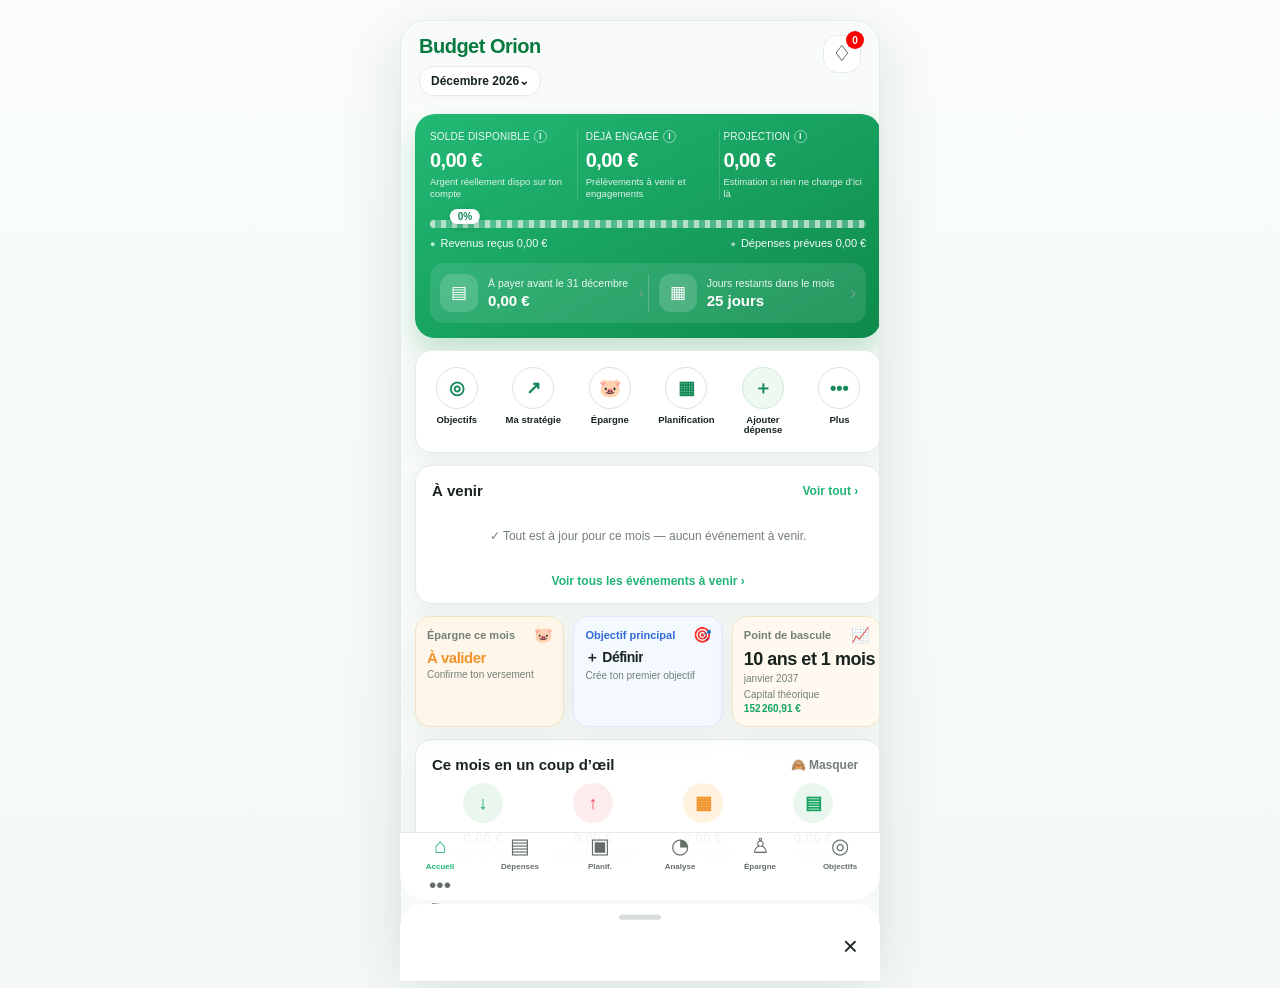
==== commit 742807a0: "Add files via upload" ====
--- a/index.html
+++ b/index.html
@@ -13,6 +13,7 @@
 <link rel="stylesheet" href="./css/orion-planning.css">
 <link rel="stylesheet" href="./css/orion-analysis.css">
 <link rel="stylesheet" href="./css/orion-savings.css">
+<link rel="stylesheet" href="./css/orion-goals.css">
 </head>
 <body>
 <div id="app" class="app">
@@ -27,6 +28,7 @@
     <button data-page="planning">▣<small>Planif.</small></button>
     <button data-page="analysis">◔<small>Analyse</small></button>
     <button data-page="savings">♙<small>Épargne</small></button>
+    <button data-page="goals">◎<small>Objectifs</small></button>
     <button data-page="plus">•••<small>Plus</small></button>
   </nav>
 </div>
--- a/css/orion-savings.css
+++ b/css/orion-savings.css
@@ -0,0 +1,135 @@
+/* ============================================================================
+   Budget Orion — Onglet Épargne (coach d'épargne : prévu ≠ réalisé).
+   Additif : ne modifie aucun CSS validé. Statuts = texte + symbole + couleur.
+   ========================================================================= */
+.sv-page { padding-bottom: calc(var(--nav) + env(safe-area-inset-bottom) + 16px); }
+.sv-page * { min-width: 0; }
+:root { --sv-green:#12a45f; --sv-orange:#f0932b; --sv-red:#ef4565; --sv-gray:#c2ccc6; --sv-gold:#c99700; }
+
+.sv-sub { color: var(--mut); font-size: 12px; margin: -4px 2px 2px; }
+
+/* Deux héros : Épargne totale (vert plein) + Couverture (blanc) */
+.sv-heros { display:grid; grid-template-columns:1.15fr 1fr; gap:10px; }
+.sv-hero-a { background:linear-gradient(150deg,#0e9a54,#0c7f45); color:#fff; border-radius:17px; padding:15px; box-shadow:0 10px 24px rgba(10,150,79,.20); }
+.sv-hero-a small { font-size:11px; opacity:.92; }
+.sv-hero-a b { display:block; font-size:24px; font-weight:950; letter-spacing:-.6px; margin:5px 0 3px; }
+.sv-hero-a .up { font-size:11px; opacity:.95; }
+.sv-hero-b { background:var(--card); border:1px solid var(--line); border-radius:17px; padding:15px; box-shadow:var(--shadow); }
+.sv-hero-b small { font-size:11px; color:var(--mut); }
+.sv-hero-b b { display:block; font-size:22px; font-weight:900; margin:5px 0 3px; color:var(--ink); }
+.sv-hero-b .track { height:6px; border-radius:99px; background:#eef2f0; overflow:hidden; margin-top:6px; }
+.sv-hero-b .track span { display:block; height:100%; background:var(--sv-green); border-radius:99px; }
+
+/* Poches */
+.sv-pocket { display:flex; align-items:center; gap:11px; padding:11px 2px; border-top:1px solid var(--line); }
+.sv-pocket:first-child { border-top:0; }
+.sv-pocket .pemo { width:38px; height:38px; flex:0 0 38px; border-radius:12px; background:#eef8f2; display:grid; place-items:center; font-size:18px; }
+.sv-pocket .pmain { flex:1; min-width:0; }
+.sv-pocket .pmain b { font-size:13px; display:block; white-space:nowrap; overflow:hidden; text-overflow:ellipsis; }
+.sv-pocket .pmain .amt { font-size:12px; color:var(--mut); }
+.sv-pocket .track { height:6px; border-radius:99px; background:#eef2f0; overflow:hidden; margin-top:5px; }
+.sv-pocket .track span { display:block; height:100%; border-radius:99px; background:var(--sv-green); }
+.sv-pocket .pct { flex:0 0 auto; font-size:13px; font-weight:850; color:var(--gd); }
+.sv-pocket .star { color:var(--sv-gold); }
+
+/* Carte validation du mois */
+.sv-valid { border:1px solid var(--line); }
+.sv-valid-head { display:flex; align-items:center; justify-content:space-between; margin-bottom:10px; }
+.sv-valid-head h2 { font-size:15px; margin:0; font-weight:850; }
+.sv-status { font-size:11px; font-weight:850; padding:3px 10px; border-radius:999px; }
+.sv-st-respected { background:#e9f7ef; color:#12844b; } .sv-st-exceeded { background:#fef6e0; color:#a9800c; }
+.sv-st-partial { background:#fff3e0; color:#b76a00; } .sv-st-missed { background:#fdecec; color:#d02f45; }
+.sv-st-topay { background:#fff3e0; color:#b76a00; } .sv-st-future { background:#f1f3f2; color:#7c857f; }
+.sv-valid-grid { display:grid; grid-template-columns:1fr 1fr; gap:10px; margin-bottom:12px; }
+.sv-vk { }
+.sv-vk small { font-size:10.5px; color:var(--mut); display:block; }
+.sv-vk b { font-size:19px; font-weight:900; display:block; margin-top:2px; }
+.sv-vk.plan b { color:var(--ink); } .sv-vk.real b { color:var(--sv-green); }
+
+/* Respect des engagements — timeline 12 mois */
+.sv-reg-head { display:flex; align-items:center; justify-content:space-between; }
+.sv-reg-year { display:flex; align-items:center; gap:8px; }
+.sv-reg-year button { width:26px; height:26px; border-radius:8px; border:1px solid var(--line); background:#fff; color:var(--gd); font-size:13px; }
+.sv-months { display:grid; grid-template-columns:repeat(12,1fr); gap:3px; margin:10px 0 6px; }
+.sv-mo { display:flex; flex-direction:column; align-items:center; gap:4px; padding:5px 0; border-radius:9px; }
+.sv-mo .l { font-size:8.5px; color:var(--mut); font-weight:700; }
+.sv-mo .s { width:17px; height:17px; border-radius:50%; display:grid; place-items:center; font-size:10px; color:#fff; font-weight:900; }
+.sv-mo.sel { background:#f2fbf6; }
+.s-respected { background:var(--sv-green); } .s-exceeded { background:var(--sv-gold); }
+.s-partial { background:var(--sv-orange); } .s-missed { background:var(--sv-red); }
+.s-topay { background:#fff; border:1.5px solid var(--sv-orange); color:var(--sv-orange); }
+.s-future { background:#fff; border:1.5px solid var(--sv-gray); color:transparent; } .s-none { background:#eef2f0; }
+.sv-reg-counts { display:grid; grid-template-columns:repeat(3,1fr); gap:8px; margin-top:10px; }
+.sv-rc { border-radius:12px; padding:9px; text-align:center; }
+.sv-rc small { font-size:9.5px; display:block; }
+.sv-rc b { font-size:16px; display:block; margin-top:2px; }
+.sv-rc.g { background:#f1faf5; } .sv-rc.g b { color:var(--sv-green); }
+.sv-rc.o { background:#fff7ec; } .sv-rc.o b { color:var(--sv-orange); }
+.sv-rc.r { background:#fdf0f2; } .sv-rc.r b { color:var(--sv-red); }
+.sv-legend { display:flex; flex-wrap:wrap; gap:8px 12px; font-size:10px; color:var(--mut); margin-top:10px; }
+.sv-legend span { display:flex; align-items:center; gap:4px; }
+.sv-legend i { width:9px; height:9px; border-radius:50%; display:inline-block; }
+
+/* Retard / Avance */
+.sv-delay { display:flex; align-items:center; gap:12px; }
+.sv-delay .ic { width:42px; height:42px; flex:0 0 42px; border-radius:13px; display:grid; place-items:center; font-size:20px; }
+.sv-delay.late .ic { background:#fdf0f2; } .sv-delay.ahead .ic { background:#f1faf5; }
+.sv-delay .dm { flex:1; min-width:0; }
+.sv-delay .dm b { font-size:20px; font-weight:900; display:block; }
+.sv-delay.late .dm b { color:var(--sv-red); } .sv-delay.ahead .dm b { color:var(--sv-green); }
+.sv-delay .dm small { font-size:11px; color:var(--mut); }
+.sv-delay .go { flex:0 0 auto; }
+
+/* Tableau régularité mobile (lignes compactes, jamais desktop) */
+.sv-tbl { }
+.sv-trow { display:flex; align-items:center; gap:10px; padding:10px 2px; border-top:1px solid var(--line); }
+.sv-trow:first-child { border-top:0; }
+.sv-trow .mn { flex:0 0 74px; font-size:12.5px; font-weight:800; }
+.sv-trow .col { flex:1; min-width:0; text-align:center; }
+.sv-trow .col small { font-size:9px; color:var(--mut); display:block; }
+.sv-trow .col b { font-size:12.5px; }
+.sv-trow .col.real b { color:var(--sv-green); }
+.sv-trow .stt { flex:0 0 auto; font-size:11px; font-weight:850; }
+
+/* Chart prévu vs réalisé */
+.sv-chart-head { display:flex; align-items:center; justify-content:space-between; margin-bottom:6px; }
+.sv-chart-head h2 { font-size:15px; margin:0; font-weight:850; }
+.sv-modes { display:flex; background:#f0f3f1; border-radius:10px; padding:2px; }
+.sv-modes button { padding:5px 11px; border-radius:8px; font-size:11px; font-weight:800; color:#5f6862; }
+.sv-modes button.active { background:#fff; color:var(--gd); box-shadow:0 1px 4px rgba(0,0,0,.06); }
+.sv-legend2 { display:flex; gap:14px; margin:2px 0 6px; font-size:11px; color:#5f6862; }
+.sv-legend2 i { width:9px; height:9px; border-radius:2px; display:inline-block; margin-right:5px; }
+.sv-svg { width:100%; height:auto; display:block; touch-action:pan-y; }
+.sv-bar-plan { fill:#d7e0da; } .sv-bar-real { fill:var(--sv-green); }
+.sv-line-plan { fill:none; stroke:#b8c2bc; stroke-width:2; stroke-dasharray:4 3; }
+.sv-line-real { fill:none; stroke:var(--sv-green); stroke-width:2.4; }
+.sv-axis { fill:var(--mut); font-size:8px; }
+.sv-grid { stroke:#eef3ef; stroke-width:1; }
+
+/* Insights */
+.sv-ins { display:flex; align-items:flex-start; gap:10px; padding:11px 2px; border-top:1px solid var(--line); }
+.sv-ins:first-child { border-top:0; }
+.sv-ins .ic { flex:0 0 32px; width:32px; height:32px; border-radius:10px; display:grid; place-items:center; font-size:15px; background:#f1f6f3; }
+.sv-ins.action .ic { background:#fff3e0; } .sv-ins.good .ic { background:#f1faf5; }
+.sv-ins .tx { flex:1; min-width:0; font-size:12.5px; line-height:1.4; }
+.sv-ins .chev { color:#c2ccc6; align-self:center; }
+
+/* Validation sheet */
+.sv-quick { display:grid; grid-template-columns:repeat(4,1fr); gap:8px; margin:6px 0; }
+.sv-quick button { border:1px solid var(--line); background:#fff; border-radius:11px; padding:11px 4px; font-size:13px; font-weight:850; color:var(--gd); }
+.sv-quick button.on { background:#eafaf1; border-color:#bce6cf; }
+.sv-opt { display:flex; align-items:center; gap:10px; width:100%; border:1px solid var(--line); background:#fff; border-radius:12px; padding:12px; font-size:13px; font-weight:750; margin-top:8px; text-align:left; }
+.sv-opt .k { width:26px;height:26px;border-radius:50%;display:grid;place-items:center;color:#fff;font-size:13px;flex:0 0 26px; }
+.sv-opt.yes .k { background:var(--sv-green); } .sv-opt.part .k { background:var(--sv-orange); } .sv-opt.no .k { background:var(--sv-red); }
+
+/* Rattrapage */
+.sv-catch-opt { display:flex; align-items:center; justify-content:space-between; border:1px solid var(--line); border-radius:13px; padding:13px; margin-top:9px; }
+.sv-catch-opt.sel { border-color:#12a45f; background:#f2fbf6; }
+.sv-catch-opt b { font-size:15px; } .sv-catch-opt small { font-size:11px; color:var(--mut); }
+
+@media(max-width:380px){
+  .sv-hero-a b { font-size:21px; } .sv-hero-b b { font-size:19px; }
+  .sv-mo .s { width:15px; height:15px; }
+  .sv-quick button { font-size:12px; }
+  .sv-trow .mn { flex-basis:60px; font-size:11.5px; }
+}
--- a/css/orion-goals.css
+++ b/css/orion-goals.css
@@ -0,0 +1,119 @@
+/* ============================================================================
+   Budget Orion — Onglet Objectifs. Fidélité stricte à Objectif.png.
+   Additif : ne modifie aucun CSS validé. Responsive : rien ne dépasse à droite.
+   ========================================================================= */
+.gl-page { padding-bottom: calc(var(--nav) + env(safe-area-inset-bottom) + 16px); }
+.gl-page * { min-width: 0; box-sizing: border-box; }
+:root { --gl-p1:#7b5bd6; --gl-p2:#2f6bd6; --gl-p3:#f0932b; --gl-p4:#12a45f; --gl-p5:#e84393; --gl-p6:#16a1a1; }
+
+.gl-sub { color: var(--mut); font-size: 12px; margin: -4px 2px 4px; }
+
+/* Vue d'ensemble : 3 métriques */
+.gl-ovh { font-size:13px; font-weight:850; margin:2px 2px 8px; }
+.gl-ov { display:grid; grid-template-columns:repeat(3,1fr); gap:9px; }
+.gl-ovc { border:1px solid var(--line); border-radius:15px; padding:12px 11px; background:var(--card); box-shadow:var(--shadow); }
+.gl-ovc small { font-size:10px; color:var(--mut); display:block; white-space:nowrap; overflow:hidden; text-overflow:ellipsis; }
+.gl-ovc b { display:block; font-size:18px; font-weight:900; letter-spacing:-.5px; margin:4px 0 2px; white-space:nowrap; overflow:hidden; text-overflow:ellipsis; }
+.gl-ovc .u { font-size:10px; color:var(--mut); }
+.gl-ovc.tot b { color:var(--ink); } .gl-ovc.done b { color:var(--gl-p4); } .gl-ovc.run b { color:var(--gl-p2); }
+
+/* Onglets Liste / Tableau */
+.gl-tabs { display:flex; gap:7px; }
+.gl-tab { flex:0 0 auto; background:#fff; border:1px solid var(--line); border-radius:999px; padding:7px 15px; font-size:12.5px; font-weight:800; color:#5f6862; }
+.gl-tab.active { background:#eafaf1; border-color:#bce6cf; color:var(--gd); }
+.gl-sort { margin-left:auto; }
+
+/* Carte objectif (fidèle maquette) */
+.gl-card { display:flex; align-items:flex-start; gap:12px; padding:13px; border:1px solid var(--line); border-radius:16px; background:var(--card); box-shadow:var(--shadow); margin-bottom:10px; }
+.gl-card:active { transform:scale(.992); }
+.gl-emo { width:42px; height:42px; flex:0 0 42px; border-radius:13px; display:grid; place-items:center; font-size:20px; }
+.gl-body { flex:1; min-width:0; }
+.gl-row1 { display:flex; align-items:baseline; justify-content:space-between; gap:10px; }
+.gl-name { font-size:14px; font-weight:850; white-space:nowrap; overflow:hidden; text-overflow:ellipsis; }
+.gl-pct { flex:0 0 auto; font-size:14px; font-weight:900; }
+.gl-amt { font-size:12.5px; color:var(--mut); margin-top:2px; }
+.gl-amt b { color:var(--ink); font-weight:800; }
+.gl-bar { height:7px; border-radius:99px; background:#eef2f0; overflow:hidden; margin:9px 0 7px; }
+.gl-bar span { display:block; height:100%; border-radius:99px; }
+.gl-row3 { display:flex; align-items:center; justify-content:space-between; gap:10px; font-size:11px; color:var(--mut); }
+.gl-row3 .contrib { font-weight:750; }
+.gl-done { color:var(--gl-p4); font-weight:800; font-size:12px; }
+.gl-star { color:#d9a400; font-size:13px; }
+
+/* Tableau (vue synthèse) */
+.gl-tbl { }
+.gl-trow { display:flex; align-items:center; gap:9px; padding:11px 2px; border-top:1px solid var(--line); }
+.gl-trow:first-child { border-top:0; }
+.gl-trow .te { width:30px; flex:0 0 30px; font-size:16px; text-align:center; }
+.gl-trow .tn { flex:1.4; min-width:0; font-size:12.5px; font-weight:750; white-space:nowrap; overflow:hidden; text-overflow:ellipsis; }
+.gl-trow .tc { flex:1; text-align:right; font-size:11.5px; }
+.gl-trow .tc small { display:block; font-size:9px; color:var(--mut); }
+.gl-trow .tp { flex:0 0 44px; text-align:right; font-weight:850; font-size:12px; }
+
+/* Résumé global + donut catégories */
+.gl-glob { display:grid; grid-template-columns:repeat(3,1fr); gap:9px; }
+.gl-globc { border:1px solid var(--line); border-radius:14px; padding:11px; }
+.gl-globc small { font-size:9.5px; color:var(--mut); display:block; }
+.gl-globc b { font-size:15px; font-weight:900; display:block; margin-top:3px; }
+.gl-donut-wrap { display:flex; gap:14px; align-items:center; }
+.gl-donut { width:120px; height:120px; border-radius:50%; flex:0 0 120px; position:relative; }
+.gl-donut:after { content:""; position:absolute; inset:26px; border-radius:50%; background:var(--card); }
+.gl-donut-c { position:absolute; inset:0; display:grid; place-items:center; z-index:1; text-align:center; font-size:10px; color:var(--mut); }
+.gl-legl { flex:1; min-width:0; }
+.gl-leg { display:grid; grid-template-columns:10px 1fr auto; gap:7px; align-items:center; padding:4px 0; font-size:11px; }
+.gl-leg i { width:9px; height:9px; border-radius:50%; }
+
+/* Détail objectif (sheet) */
+.gl-d-head { display:flex; align-items:center; gap:12px; }
+.gl-d-emo { width:46px; height:46px; flex:0 0 46px; border-radius:14px; display:grid; place-items:center; font-size:22px; }
+.gl-d-head b { font-size:16px; display:block; } .gl-d-head small { font-size:11px; color:var(--mut); }
+.gl-d-main { display:flex; align-items:center; justify-content:space-between; gap:14px; margin:14px 0 4px; }
+.gl-d-amt b { font-size:24px; font-weight:950; letter-spacing:-.6px; } .gl-d-amt small { font-size:12px; color:var(--mut); }
+.gl-d-rest { font-size:12px; color:var(--mut); margin-top:2px; }
+.gl-ring { width:74px; height:74px; flex:0 0 74px; }
+.gl-d-3 { display:grid; grid-template-columns:repeat(3,1fr); gap:8px; margin:12px 0; }
+.gl-d-3 .k { border:1px solid var(--line); border-radius:12px; padding:9px; text-align:center; }
+.gl-d-3 .k small { font-size:9px; color:var(--mut); display:block; } .gl-d-3 .k b { font-size:13px; display:block; margin-top:3px; }
+.gl-status { display:inline-flex; align-items:center; gap:6px; font-size:12px; font-weight:800; padding:6px 11px; border-radius:999px; }
+.gl-st-ahead { background:#e9f7ef; color:#12844b; } .gl-st-ontime { background:#eef4ff; color:#2f6bd6; }
+.gl-st-late { background:#fff3e0; color:#b76a00; } .gl-st-done { background:#fef6e0; color:#a9800c; } .gl-st-nodate { background:#f1f3f2; color:#68716b; }
+
+/* Scénarios "Et si ?" */
+.gl-scn { display:flex; align-items:center; justify-content:space-between; gap:10px; padding:10px 11px; border:1px solid var(--line); border-radius:12px; margin-top:8px; }
+.gl-scn.cur { background:#f1faf5; border-color:#cdeadb; }
+.gl-scn b { font-size:13px; } .gl-scn .date { font-size:12px; color:var(--mut); }
+.gl-scn .delta { font-size:11px; font-weight:850; }
+.gl-scn .delta.pos { color:var(--gl-p4); } .gl-scn .delta.neg { color:var(--gl-p3); }
+
+/* Graphique projection */
+.gl-svg { width:100%; height:auto; display:block; touch-action:pan-y; }
+.gl-grid { stroke:#eef3ef; stroke-width:1; }
+.gl-line { fill:none; stroke:var(--gl-p4); stroke-width:2.4; }
+.gl-line-proj { fill:none; stroke:var(--gl-p2); stroke-width:2; stroke-dasharray:4 3; }
+.gl-target-line { stroke:#e0a83a; stroke-width:1.2; stroke-dasharray:3 3; }
+.gl-axis { fill:var(--mut); font-size:8px; }
+
+/* Suivi mensuel (lignes compactes) */
+.gl-mrow { display:flex; align-items:center; gap:10px; padding:9px 2px; border-top:1px solid var(--line); }
+.gl-mrow:first-child { border-top:0; }
+.gl-mrow .mn { flex:0 0 62px; font-size:12px; font-weight:800; }
+.gl-mrow .mc { flex:1; text-align:center; font-size:12px; } .gl-mrow .mc small { display:block; font-size:9px; color:var(--mut); }
+.gl-mrow .mi { flex:0 0 auto; font-size:11px; font-weight:800; }
+
+/* Infos clés */
+.gl-info { display:flex; justify-content:space-between; padding:9px 2px; border-top:1px solid var(--line); font-size:12.5px; }
+.gl-info:first-child { border-top:0; } .gl-info b { font-weight:750; color:var(--mut); } .gl-info span { text-align:right; }
+
+/* Boutons d'action détail */
+.gl-acts { display:grid; grid-template-columns:1fr 1fr; gap:9px; margin-top:12px; }
+
+/* Emoji picker (comme Dépenses) */
+.gl-emopick { display:grid; grid-template-columns:repeat(6,1fr); gap:8px; margin:6px 0; }
+.gl-emopick button { aspect-ratio:1; border:1px solid var(--line); border-radius:12px; background:#fff; font-size:20px; display:grid; place-items:center; }
+.gl-emopick button.on { background:#eafaf1; border-color:#12a45f; }
+
+@media(max-width:380px){
+  .gl-ovc b { font-size:15px; }
+  .gl-emo { width:38px; height:38px; flex-basis:38px; font-size:18px; }
+  .gl-d-amt b { font-size:21px; }
+}
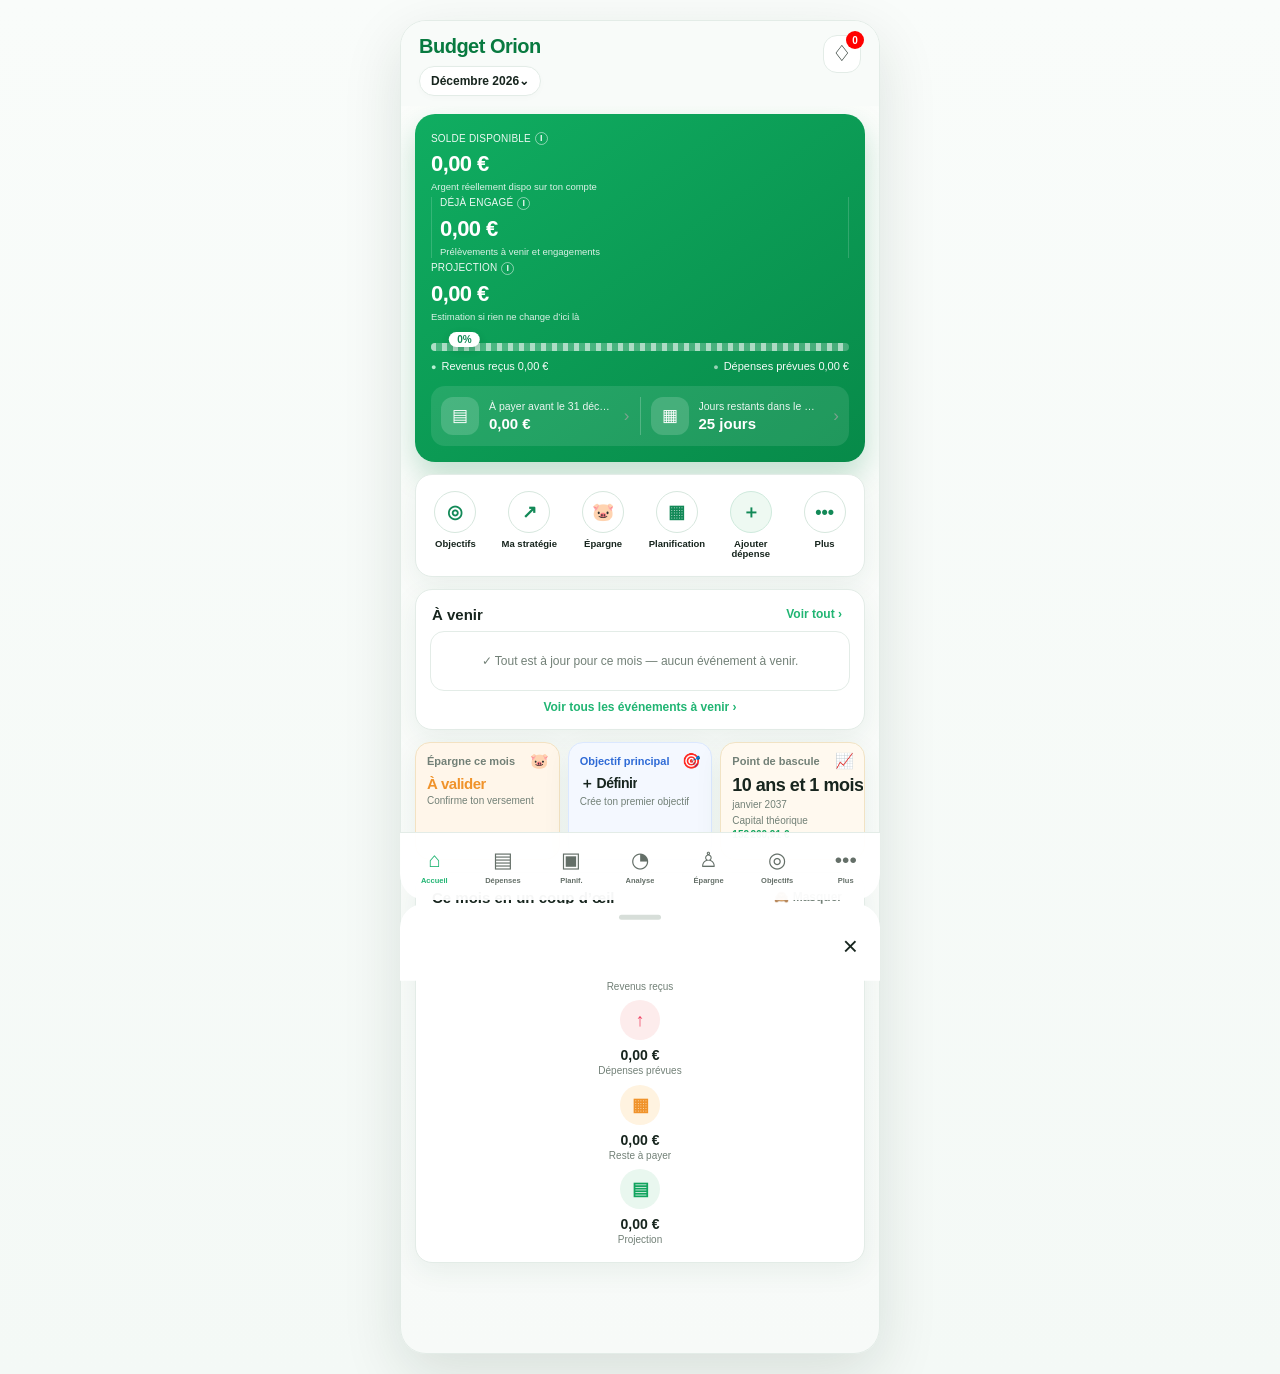
==== commit 7d7771b1: "Add files via upload" ====
--- a/index.html
+++ b/index.html
@@ -14,6 +14,7 @@
 <link rel="stylesheet" href="./css/orion-analysis.css">
 <link rel="stylesheet" href="./css/orion-savings.css">
 <link rel="stylesheet" href="./css/orion-goals.css">
+<link rel="stylesheet" href="./css/orion-consolidation.css">
 </head>
 <body>
 <div id="app" class="app">
--- a/css/app.css
+++ b/css/app.css
@@ -1,9 +1,9 @@
 :root{--g:#0a964f;--gd:#06753e;--gl:#eaf8f0;--bg:#f8fbf9;--card:#fff;--ink:#142018;--mut:#728077;--line:#e7eee9;--red:#f2384d;--pink:#fff0f3;--blue:#1676df;--bl:#edf5ff;--orange:#f37a08;--ol:#fff5e9;--shadow:0 5px 18px rgba(20,45,29,.06);--nav:68px}
-*{box-sizing:border-box}html,body{margin:0;background:var(--bg);color:var(--ink);font-family:-apple-system,BlinkMacSystemFont,"SF Pro Text","Segoe UI",sans-serif;-webkit-font-smoothing:antialiased}button,input,select,textarea{font:inherit;color:inherit}button{border:0;background:none}.app{max-width:480px;margin:auto;min-height:100dvh;background:linear-gradient(#fbfdfb,#f7faf8)}
+*{box-sizing:border-box}html,body{margin:0;background:var(--bg);color:var(--ink);font-family:-apple-system,BlinkMacSystemFont,"SF Pro Text","Segoe UI",sans-serif;-webkit-font-smoothing:antialiased}button,input,select,textarea{font:inherit;color:inherit}button{border:0;background:none}.app{width:100%;max-width:480px;margin:0 auto;min-height:100dvh;background:linear-gradient(#fbfdfb,#f7faf8)}
 .top{position:sticky;top:0;z-index:10;padding:calc(env(safe-area-inset-top) + 14px) 18px 10px;background:rgba(248,251,249,.94);backdrop-filter:blur(16px);display:flex;justify-content:space-between;align-items:flex-start}.top h1{font-size:20px;margin:0;color:#087a40;font-weight:850;letter-spacing:-.5px}.period-pill,.chip{margin-top:8px;background:#fff;border:1px solid var(--line);border-radius:999px;padding:7px 11px;font-size:12px;font-weight:700;box-shadow:0 2px 7px rgba(0,0,0,.02)}.bell{position:relative;width:38px;height:38px;border:1px solid var(--line);background:#fff;border-radius:14px;font-size:22px}.bell span{position:absolute;right:-4px;top:-5px;background:red;color:white;min-width:18px;height:18px;border-radius:20px;font-size:10px;display:grid;place-items:center;font-weight:800}
 main{padding:8px 14px calc(var(--nav) + env(safe-area-inset-bottom) + 22px)}.stack{display:grid;gap:12px}.card{background:var(--card);border:1px solid var(--line);border-radius:17px;box-shadow:var(--shadow);padding:14px}.hero{background:linear-gradient(145deg,#0da75a,#078446);color:#fff;padding:18px;border-radius:18px;box-shadow:0 10px 24px rgba(10,150,79,.22)}.hero .label{font-size:12px;opacity:.9}.hero strong{display:block;font-size:26px;margin:6px 0}.hero-sub{display:flex;justify-content:space-between;font-size:11px;opacity:.94}.progress{height:7px;background:rgba(255,255,255,.28);border-radius:99px;margin:12px 0 8px;overflow:hidden}.progress>span{display:block;height:100%;background:#fff;border-radius:99px}.ring{float:right;width:62px;height:62px;border-radius:50%;display:grid;place-items:center;background:conic-gradient(#fff var(--pct),rgba(255,255,255,.25) 0);position:relative;margin-top:-2px}.ring:after{content:"";position:absolute;width:46px;height:46px;border-radius:50%;background:#109755}.ring b{z-index:1;font-size:15px}
 .sec-head{display:flex;align-items:center;justify-content:space-between;margin:2px 2px 8px}.sec-head h2{font-size:15px;margin:0;font-weight:850}.link{color:var(--g);font-size:12px;font-weight:800}.anticip{background:var(--pink);border-color:#ffd6df;color:#ed3658}.anticip .big{font-size:13px;font-weight:850}.anticip .days{font-size:18px;font-weight:900;margin-top:6px}.anticip .meta{font-size:11px;color:#925365;margin-top:2px}.upcoming .row:last-child,.list .row:last-child{border-bottom:0}.row{display:flex;align-items:center;gap:10px;padding:11px 2px;border-bottom:1px solid var(--line)}.ico{width:35px;height:35px;border-radius:12px;background:#eef9f2;display:grid;place-items:center;flex:0 0 35px}.row-main{min-width:0;flex:1}.row-main b{font-size:13px;display:block;white-space:nowrap;overflow:hidden;text-overflow:ellipsis}.row-main small{font-size:11px;color:var(--mut)}.amt{font-size:13px;font-weight:850}.neg{color:var(--red)}.pos{color:var(--g)}
-.nav{position:fixed;bottom:0;left:50%;transform:translateX(-50%);max-width:480px;width:100%;height:calc(var(--nav) + env(safe-area-inset-bottom));padding-bottom:env(safe-area-inset-bottom);background:rgba(255,255,255,.96);border-top:1px solid var(--line);display:grid;grid-template-columns:repeat(6,1fr);z-index:20}.nav button{display:flex;flex-direction:column;align-items:center;justify-content:center;gap:4px;color:#646f68;font-size:21px}.nav small{font-size:8px;font-weight:700}.nav button.active{color:var(--g)}
+.nav{position:fixed;bottom:0;left:50%;transform:translateX(-50%);max-width:480px;width:100%;height:calc(var(--nav) + env(safe-area-inset-bottom));padding-bottom:env(safe-area-inset-bottom);background:rgba(255,255,255,.96);border-top:1px solid var(--line);display:grid;grid-template-columns:repeat(7,minmax(0,1fr));z-index:20}.nav button{min-width:0;padding:0 1px;display:flex;flex-direction:column;align-items:center;justify-content:center;gap:4px;color:#646f68;font-size:21px}.nav small{font-size:7.5px;font-weight:700;max-width:100%;overflow:hidden;text-overflow:ellipsis;white-space:nowrap}.nav button.active{color:var(--g)}
 .tabs{display:flex;background:#f3f5f4;border-radius:13px;padding:3px;gap:3px}.tabs button{flex:1;padding:8px 5px;border-radius:10px;font-size:11px;font-weight:750;color:#5f6862}.tabs button.active{background:#fff;color:var(--g);box-shadow:0 2px 7px rgba(0,0,0,.06)}.action{width:100%;background:linear-gradient(#11a85c,#078446);color:white;border-radius:13px;padding:13px;font-weight:850}.ghost{border:1px solid var(--line);background:#fff;border-radius:12px;padding:10px 12px;font-weight:750}.danger{color:var(--red)}
 .monthbar{display:flex;gap:8px;align-items:center}.monthbar select{flex:1;background:#fff;border:1px solid var(--line);border-radius:12px;padding:9px;font-size:12px;font-weight:700}.summary{display:flex;justify-content:space-between;align-items:end}.summary strong{color:var(--g);font-size:16px}.tx-add{position:sticky;bottom:82px;margin-top:12px}.row.clickable{cursor:pointer}.status-pill{font-size:10px;border-radius:999px;padding:4px 8px;background:#f1f3f2;color:#657068;font-weight:700}.orange-pill{background:var(--ol);color:var(--orange)}
 .calendar{padding:13px}.cal-head{display:flex;justify-content:space-between;align-items:center;margin-bottom:10px}.week,.grid{display:grid;grid-template-columns:repeat(7,1fr);text-align:center}.week span{font-size:10px;color:var(--mut);font-weight:700}.day{height:43px;display:flex;flex-direction:column;align-items:center;justify-content:center;font-size:12px;gap:3px}.day.today b{width:28px;height:28px;background:var(--g);color:#fff;border-radius:50%;display:grid;place-items:center}.dots{height:5px;display:flex;gap:2px}.dot{width:4px;height:4px;border-radius:50%}.d-green{background:#11a85c}.d-red{background:#f2384d}.d-orange{background:#f39718}.d-blue{background:#2781d8}.d-pink{background:#f24b74}.legend{display:flex;flex-wrap:wrap;gap:10px;font-size:10px;color:var(--mut);margin-top:8px}.legend i{width:7px;height:7px;border-radius:50%;display:inline-block;margin-right:3px}
@@ -168,3 +168,8 @@
 .info-list li{margin-bottom:3px}
 
 @media(max-width:380px){.scenario-compare{gap:6px}.scenario-donut{width:64px;height:64px}}
+
+/* Consolidation mobile : aucun écran ne doit dépasser le viewport. */
+html,body{width:100%;max-width:100%;overflow-x:clip;-webkit-text-size-adjust:100%}
+#app,#view,main{min-width:0;max-width:100%}
+img,svg,canvas,video{max-width:100%;height:auto}
--- a/css/orion-home.css
+++ b/css/orion-home.css
@@ -115,3 +115,35 @@
   .home-smart .sb{font-size:16px}
   .home-split .s-val{font-size:14px}
 }
+
+/* Consolidation responsive : Accueil doit tenir dans la largeur réelle, sans masquer un débordement. */
+#view,.stack,.home-main,.home-quick,.home-smart3,.home-glance{width:100%;max-width:100%;min-width:0}
+.home-main,.home-main *{box-sizing:border-box}
+.home-cols{grid-template-columns:repeat(3,minmax(0,1fr))}
+.home-quick{grid-template-columns:repeat(6,minmax(0,1fr))}
+.home-smart3{grid-template-columns:repeat(3,minmax(0,1fr))}
+.home-glance{grid-template-columns:repeat(4,minmax(0,1fr))}
+.home-split>button>div:nth-child(2){min-width:0;overflow:hidden}
+.home-split .s-val{overflow:hidden;text-overflow:ellipsis}
+@media(max-width:390px){
+  .home-main{padding-left:12px;padding-right:12px}
+  .home-col.center{padding-left:5px;padding-right:5px}
+  .home-col .lbl{font-size:9px}
+  .home-col .sub{font-size:8.5px}
+  .home-barrow{font-size:9.5px}
+  .home-split{gap:3px;padding-left:4px;padding-right:4px}
+  .home-split>button{gap:6px;padding:0 2px}
+  .home-split .ic{width:32px;height:32px;flex-basis:32px}
+  .home-split .chev{display:none}
+}
+
+/* Fidélité maquette + correction définitive du décalage Accueil */
+body:has(.home-main){overflow-x:clip}
+#app:has(.home-main){width:min(100%,480px);max-width:480px;margin-inline:auto;overflow-x:clip}
+#view:has(.home-main){width:100%;max-width:100%;padding-left:14px;padding-right:14px;overflow-x:clip}
+#view:has(.home-main)>.stack{width:100%;max-width:100%;margin:0 auto}
+.home-main{background:linear-gradient(145deg,#10ad61,#078a49);padding:18px 16px 16px;border-radius:20px}
+.home-col .val{font-size:clamp(15px,4.8vw,22px)}
+.home-tl{border:1px solid var(--line);border-radius:14px;padding:0 10px;background:#fff}
+.home-smart3{gap:8px}.home-smart{min-height:118px}
+@media(max-width:390px){#view:has(.home-main){padding-left:12px;padding-right:12px}.home-main{padding-left:13px;padding-right:13px}.home-quick{padding-left:1px;padding-right:1px}.home-quick button{font-size:8.5px}.home-quick .qi{width:36px;height:36px}.home-smart{padding:10px 8px}.home-smart .st{font-size:9.5px}.home-smart .sb{font-size:15px}.home-gl .gv{font-size:12px}}
--- a/css/orion-analysis.css
+++ b/css/orion-analysis.css
@@ -123,3 +123,12 @@
   .an-marks { grid-template-columns:1fr; }
   .an-cmp .c b { font-size:13px; }
 }
+
+/* Fidélité maquette : répartition en carte donut compacte */
+.an-where .sec-head small{display:block;color:var(--mut);font-size:10px;margin-top:3px}
+.an-donut-layout{display:grid;grid-template-columns:132px minmax(0,1fr);gap:14px;align-items:center;padding:5px 0 2px}
+.an-donut{width:124px;height:124px;border-radius:50%;position:relative;margin:auto;box-shadow:inset 0 0 0 1px rgba(0,0,0,.02)}
+.an-donut-hole{position:absolute;inset:28px;background:var(--card);border-radius:50%;display:flex;flex-direction:column;align-items:center;justify-content:center;text-align:center;box-shadow:0 0 0 1px var(--line)}
+.an-donut-hole b{font-size:13px;letter-spacing:-.2px}.an-donut-hole small{font-size:9px;color:var(--mut)}
+.an-donut-legend{display:grid;gap:6px}.an-donut-legend button{display:grid;grid-template-columns:9px minmax(0,1fr) auto;align-items:center;gap:7px;text-align:left;padding:2px 0;font-size:10.5px}.an-donut-legend i{width:8px;height:8px;border-radius:50%}.an-donut-legend span{overflow:hidden;text-overflow:ellipsis;white-space:nowrap}.an-donut-legend b{font-size:10px}
+@media(max-width:360px){.an-donut-layout{grid-template-columns:110px minmax(0,1fr);gap:9px}.an-donut{width:104px;height:104px}.an-donut-hole{inset:24px}.an-donut-hole b{font-size:11px}}
--- a/css/orion-savings.css
+++ b/css/orion-savings.css
@@ -133,3 +133,7 @@
   .sv-quick button { font-size:12px; }
   .sv-trow .mn { flex-basis:60px; font-size:11.5px; }
 }
+
+/* Pont visible Épargne ↔ Objectifs */
+.sv-goal-link{display:block;max-width:100%;padding:3px 0 1px;margin:1px 0 0;color:#2f6bd6;font-size:10.5px;font-weight:800;text-align:left;white-space:nowrap;overflow:hidden;text-overflow:ellipsis}
+.sv-goal-none{display:block;color:var(--mut);font-size:9.5px;margin-top:1px}
--- a/css/orion-consolidation.css
+++ b/css/orion-consolidation.css
@@ -0,0 +1,44 @@
+/* ============================================================================
+   Budget Orion — Consolidation globale (passe interface/navigation/centrage).
+   Additif : ne modifie AUCUN CSS validé (chargé en dernier).
+
+   CAUSE RACINE DU DÉCALAGE ACCUEIL (mesurée au navigateur réel) :
+   `.stack` (app.css) est une grille à colonne implicite `auto`. Or les
+   grid-items reçoivent `min-width:auto` (= min-content) : un descendant non
+   rétrécissable (grande carte verte) imposait 440px à la piste, débordant le
+   viewport (360/390/430). `overflow-x:hidden` ne faisait que MASQUER ce
+   débordement (scrollWidth===clientWidth trompeur).
+
+   CORRECTION EXACTE : forcer la colonne à `minmax(0,1fr)` → les items ne
+   peuvent plus dépasser la largeur du conteneur. (Hero 440 → 362px à 390.)
+   ========================================================================= */
+.stack { grid-template-columns: minmax(0, 1fr); }
+
+/* Résidu Accueil (7px) : le bloc "À payer / Jours restants" doit pouvoir tronquer. */
+.home-split > button { min-width: 0; }
+.home-split > button > * { min-width: 0; }
+.home-split .s-lbl, .home-split .s-val { overflow: hidden; text-overflow: ellipsis; }
+
+/* Ceinture & bretelles : toute grille interne à colonnes fixes borne ses pistes. */
+.home-cols, .home-glance, .an-kpis, .an-cmp, .sv-valid-grid, .sv-reg-counts,
+.gl-ov, .gl-glob, .metric-grid, .pl-sum, .an-marks, .an-avgs, .sv-quick, .gl-d-3 {
+  grid-template-columns: repeat(var(--cols, 0), minmax(0, 1fr));
+}
+/* (les composants ci-dessus définissent déjà leur nombre de colonnes ; on ne
+   surcharge donc pas leur grid-template-columns — on se contente d'assurer
+   min-width:0 sur leurs enfants directs.) */
+.home-cols > *, .home-glance > *, .an-kpis > *, .an-cmp > *, .sv-valid-grid > *,
+.sv-reg-counts > *, .gl-ov > *, .gl-glob > *, .metric-grid > *, .pl-sum > *,
+.an-marks > *, .an-avgs > *, .sv-quick > *, .gl-d-3 > *, .home-quick > * {
+  min-width: 0;
+}
+
+/* Pont Épargne ↔ Objectifs : ligne "destination" cliquable, style cohérent. */
+.sv-goal-link, .gl-source-link { display: flex; align-items: center; gap: 10px; padding: 10px 2px; border-top: 1px solid var(--line); font-size: 12.5px; cursor: pointer; }
+.sv-goal-link:first-child, .gl-source-link:first-child { border-top: 0; }
+.sv-goal-link .emo, .gl-source-link .emo { width: 34px; height: 34px; flex: 0 0 34px; border-radius: 11px; background: #eef8f2; display: grid; place-items: center; font-size: 17px; }
+.sv-goal-link .m, .gl-source-link .m { flex: 1; min-width: 0; }
+.sv-goal-link .m b, .gl-source-link .m b { display: block; white-space: nowrap; overflow: hidden; text-overflow: ellipsis; font-size: 13px; }
+.sv-goal-link .m small, .gl-source-link .m small { color: var(--mut); font-size: 11px; }
+.sv-goal-link .pct { flex: 0 0 auto; font-weight: 850; color: var(--gd); font-size: 13px; }
+.sv-goal-link .chev, .gl-source-link .chev { color: #c2ccc6; flex: 0 0 auto; }
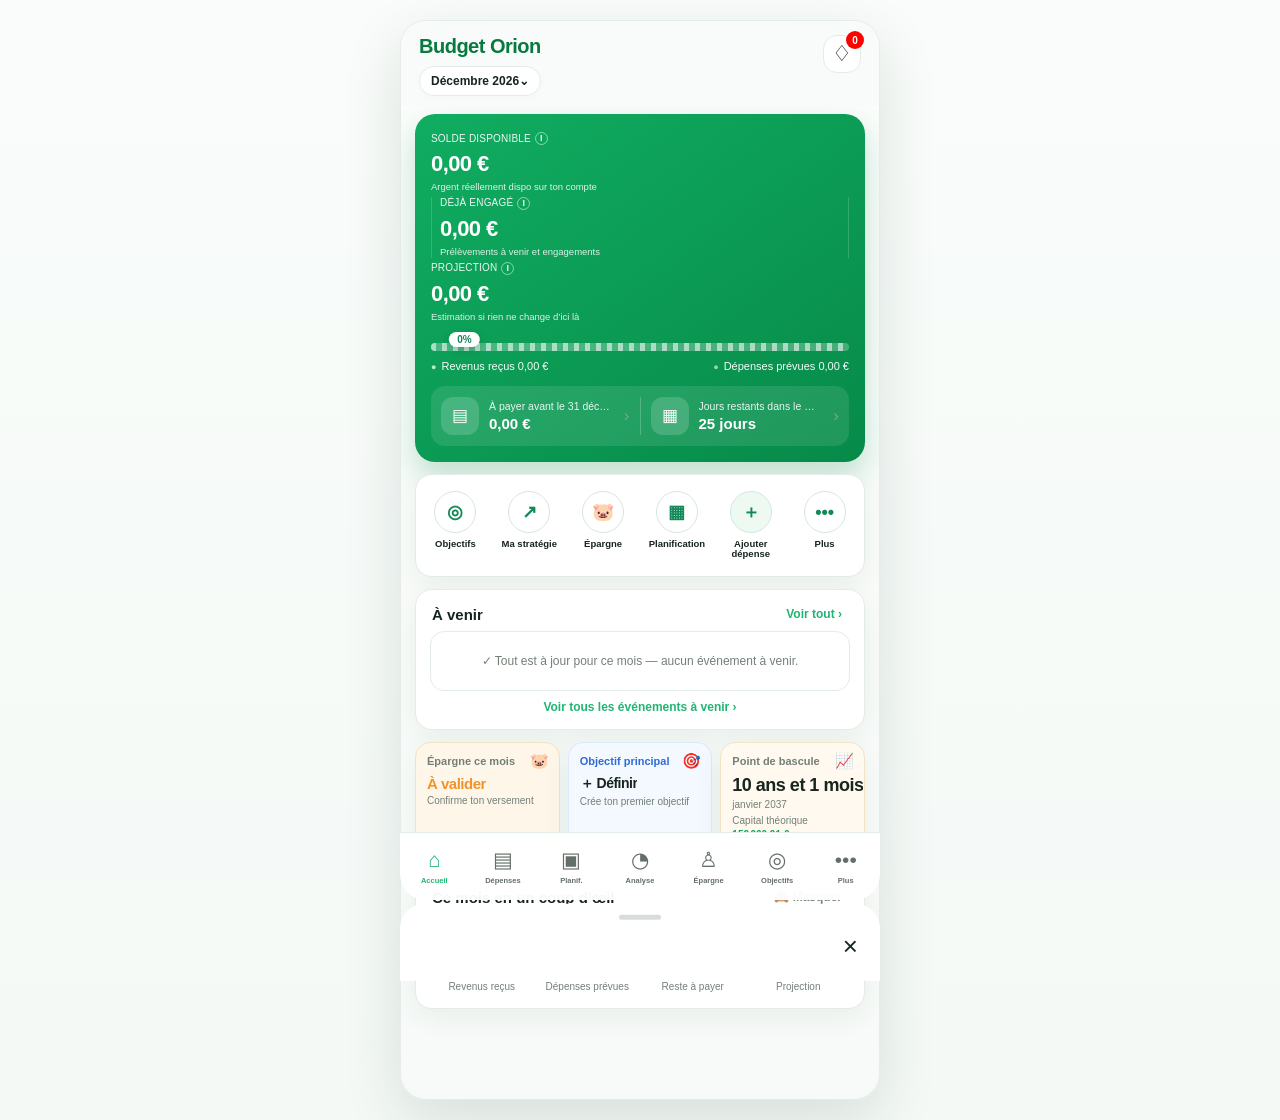
==== commit 02b08f1d: "Add files via upload" ====
--- a/index.html
+++ b/index.html
@@ -6,6 +6,9 @@
 <meta name="description" content="Budget Orion — application de gestion budgétaire claire, intelligente et locale.">
 <meta name="apple-mobile-web-app-capable" content="yes">
 <meta name="theme-color" content="#f8fbf9">
+<link rel="manifest" href="./manifest.webmanifest">
+<link rel="icon" href="./icons/orion-icon.svg" type="image/svg+xml">
+<link rel="apple-touch-icon" href="./icons/orion-192.png">
 <title>Budget Orion</title>
 <link rel="stylesheet" href="./css/app.css">
 <link rel="stylesheet" href="./css/orion-home.css">
@@ -14,7 +17,7 @@
 <link rel="stylesheet" href="./css/orion-analysis.css">
 <link rel="stylesheet" href="./css/orion-savings.css">
 <link rel="stylesheet" href="./css/orion-goals.css">
-<link rel="stylesheet" href="./css/orion-consolidation.css">
+<link rel="stylesheet" href="./css/orion-consolidation.css?v=7.2">
 </head>
 <body>
 <div id="app" class="app">
@@ -41,5 +44,6 @@
 </section>
 <script src="./js/brands.js"></script>
 <script src="./js/app.js"></script>
+<script>if('serviceWorker' in navigator){window.addEventListener('load',()=>navigator.serviceWorker.register('./sw.js').catch(()=>{}));}</script>
 </body>
 </html>
--- a/css/orion-consolidation.css
+++ b/css/orion-consolidation.css
@@ -42,3 +42,79 @@
 .sv-goal-link .m small, .gl-source-link .m small { color: var(--mut); font-size: 11px; }
 .sv-goal-link .pct { flex: 0 0 auto; font-weight: 850; color: var(--gd); font-size: 13px; }
 .sv-goal-link .chev, .gl-source-link .chev { color: #c2ccc6; flex: 0 0 auto; }
+
+/* V7.1 — Planification : résumé toujours sur UNE ligne (4 colonnes), y compris iPhone. */
+.pl-sum {
+  display: grid !important;
+  grid-template-columns: repeat(4, minmax(0, 1fr)) !important;
+  gap: 0 !important;
+  width: 100%;
+  align-items: stretch;
+}
+.pl-sum .m {
+  min-width: 0 !important;
+  padding: 3px 8px !important;
+  border-left: 1px solid var(--line) !important;
+  text-align: left;
+}
+.pl-sum .m:first-child { border-left: 0 !important; }
+.pl-sum .m small,
+.pl-sum .m b,
+.pl-sum .m .u {
+  max-width: 100%;
+  overflow: hidden;
+  text-overflow: ellipsis;
+  white-space: nowrap;
+}
+.pl-sum .m small { font-size: 10px !important; }
+.pl-sum .m b { font-size: clamp(12px, 3.5vw, 16px) !important; letter-spacing: -.35px; }
+.pl-sum .m .u { display:block; margin-top:4px; font-size:9px !important; }
+@media (max-width: 390px) {
+  .pl-sum .m { padding-left: 6px !important; padding-right: 6px !important; }
+  .pl-sum .m small { font-size: 9px !important; }
+  .pl-sum .m b { font-size: 12.5px !important; }
+}
+@media (max-width: 350px) {
+  .pl-sum .m { padding-left: 4px !important; padding-right: 4px !important; }
+  .pl-sum .m b { font-size: 11.5px !important; }
+}
+
+/* V7.2 — Accueil : "Ce mois en un coup d’œil" EXACTEMENT en 4 colonnes.
+   Chargé en dernier pour neutraliser toute règle responsive antérieure. */
+.home-glance {
+  display: grid !important;
+  grid-template-columns: repeat(4, minmax(0, 1fr)) !important;
+  grid-auto-flow: column !important;
+  gap: 2px !important;
+  width: 100% !important;
+  align-items: start !important;
+}
+.home-glance > .home-gl {
+  min-width: 0 !important;
+  width: auto !important;
+  padding: 2px 1px !important;
+  display: block !important;
+  text-align: center !important;
+}
+.home-glance .gi { margin: 0 auto 7px !important; }
+.home-glance .gv,
+.home-glance .gl-lbl,
+.home-glance .gvs {
+  max-width: 100% !important;
+  white-space: nowrap !important;
+  overflow: hidden !important;
+  text-overflow: ellipsis !important;
+}
+@media (max-width: 390px) {
+  .home-glance { gap: 0 !important; }
+  .home-glance .gi { width: 36px !important; height: 36px !important; font-size: 16px !important; }
+  .home-glance .gv { font-size: 12px !important; letter-spacing: -.15px; }
+  .home-glance .gl-lbl { font-size: 8.5px !important; }
+  .home-glance .gvs { font-size: 7.5px !important; letter-spacing: -.15px; }
+}
+@media (max-width: 350px) {
+  .home-glance .gi { width: 32px !important; height: 32px !important; font-size: 14px !important; }
+  .home-glance .gv { font-size: 11px !important; }
+  .home-glance .gl-lbl { font-size: 7.8px !important; }
+  .home-glance .gvs { font-size: 7px !important; }
+}
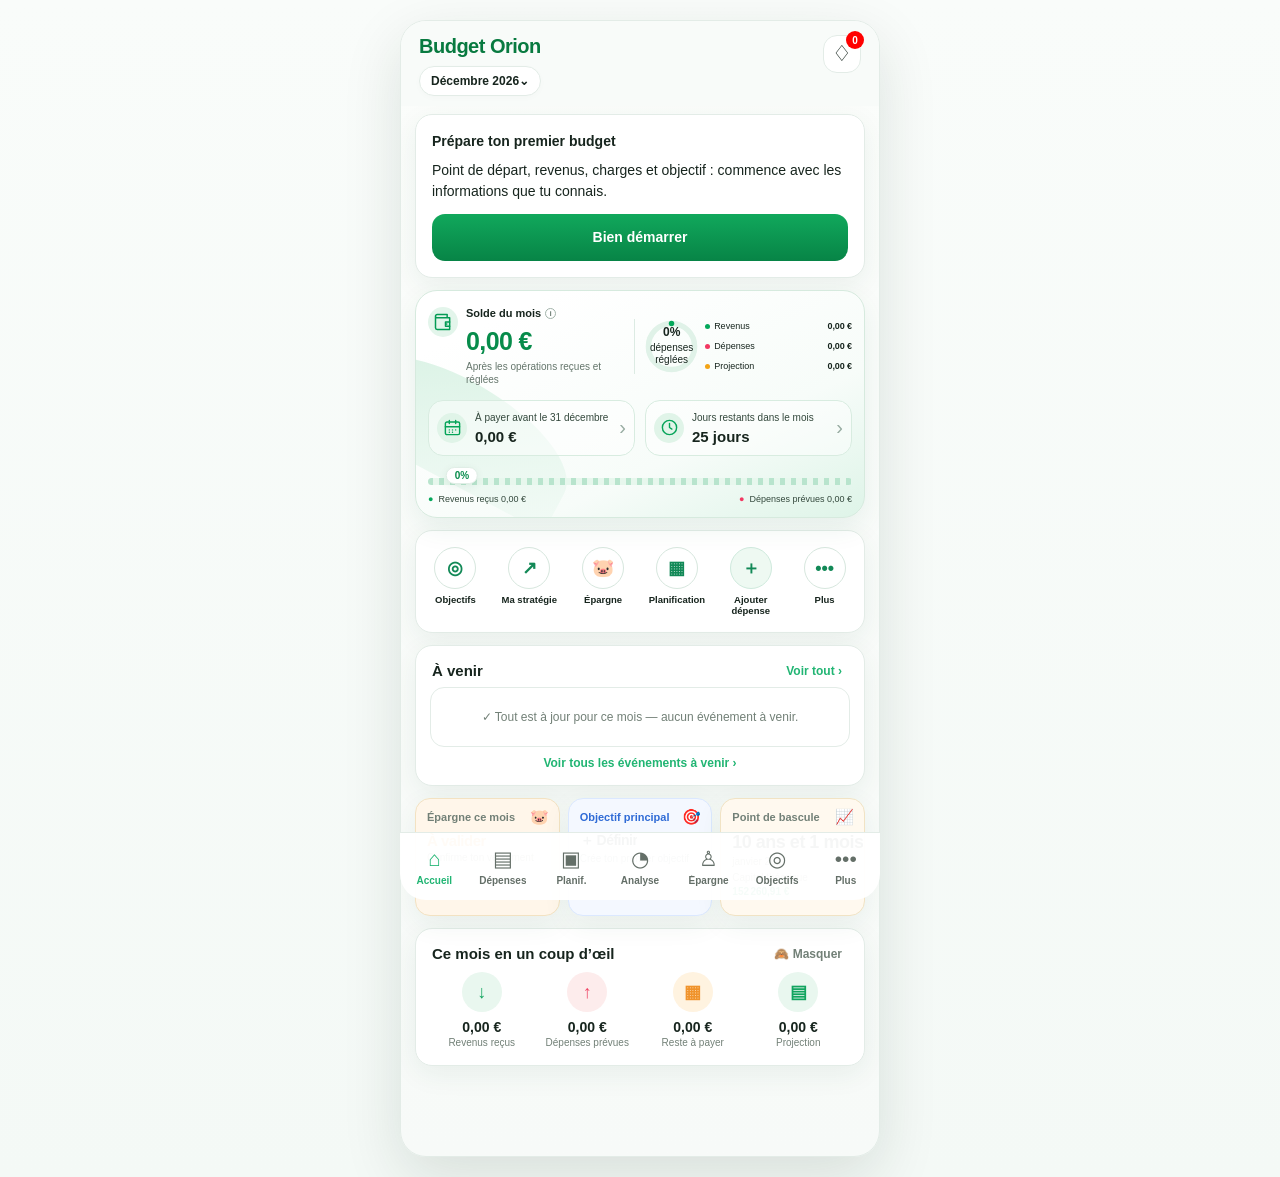
==== commit f0469d04: "Mise à jour des pages et du cache Orion 7.3." ====
--- a/index.html
+++ b/index.html
@@ -17,7 +17,7 @@
 <link rel="stylesheet" href="./css/orion-analysis.css">
 <link rel="stylesheet" href="./css/orion-savings.css">
 <link rel="stylesheet" href="./css/orion-goals.css">
-<link rel="stylesheet" href="./css/orion-consolidation.css?v=7.2">
+<link rel="stylesheet" href="./css/orion-consolidation.css?v=7.3">
 </head>
 <body>
 <div id="app" class="app">
@@ -37,11 +37,12 @@
   </nav>
 </div>
 <div class="overlay" id="overlay"></div>
-<section class="sheet" id="sheet">
+<section class="sheet" id="sheet" role="dialog" aria-modal="true" aria-labelledby="sheetTitle" aria-hidden="true" inert>
   <div class="handle"></div>
   <div class="sheet-head"><h2 id="sheetTitle"></h2><button id="sheetClose" aria-label="Fermer">×</button></div>
   <div id="sheetBody"></div>
 </section>
+<script src="./js/orion-core.js"></script>
 <script src="./js/brands.js"></script>
 <script src="./js/app.js"></script>
 <script>if('serviceWorker' in navigator){window.addEventListener('load',()=>navigator.serviceWorker.register('./sw.js').catch(()=>{}));}</script>
--- a/css/orion-consolidation.css
+++ b/css/orion-consolidation.css
@@ -118,3 +118,92 @@
   .home-glance .gl-lbl { font-size: 7.8px !important; }
   .home-glance .gvs { font-size: 7px !important; }
 }
+
+/* Accueil fidèle à la maquette — présentation uniquement, octobre 2026. */
+.home-main {
+  position: relative; isolation: isolate;
+  background: linear-gradient(155deg, #fff 15%, #f7fcf9 66%, #def4e8 100%);
+  border: 1px solid #d6eade; border-radius: 22px; color: var(--ink);
+  padding: 16px 12px 13px; box-shadow: 0 10px 28px rgba(18,100,61,.08);
+  overflow: hidden;
+}
+.home-main::before {
+  content: ''; position: absolute; z-index: -1; pointer-events: none;
+  width: 240px; height: 100px; left: -75px; bottom: 35px;
+  border-radius: 50% 65% 0 0; transform: rotate(28deg);
+  background: linear-gradient(145deg,#c8ecd8b3,#e4f6ec40);
+}
+.home-fidelity-top { display: grid; grid-template-columns: minmax(0,.92fr) minmax(0,1.08fr); gap: 10px; align-items: center; }
+.home-fidelity-balance {
+  display: grid; grid-template-columns: 30px minmax(0,1fr); column-gap: 8px;
+  text-align: left; min-width: 0; color: var(--ink); padding: 0;
+}
+.home-fidelity-icon { grid-row: 1 / 3; display: grid; place-items: center; width: 30px; height: 30px; border-radius: 50%; color: #049b54; background: #e3f5eb; }
+.home-fidelity-icon svg { width: 20px; height: 20px; }
+.home-fidelity-balance .lbl { display: flex; align-items: center; gap: 4px; font-size: 11px; font-weight: 650; line-height: 1.25; }
+.home-main .home-i { width: 11px; height: 11px; font-size: 8px; color: #718178; border-color: #a2b3aa; }
+.home-fidelity-balance .val { grid-column: 2; font-size: clamp(18px,5.2vw,25px); color: #078c4b; font-weight: 850; letter-spacing: -.6px; line-height: 1.15; margin: 6px 0 4px; overflow-wrap: anywhere; }
+.home-fidelity-balance .sub { grid-column: 2; color: #64756b; font-size: 10px; line-height: 1.3; }
+.home-fidelity-summary { display: grid; grid-template-columns: 55px minmax(0,1fr); gap: 8px; align-items: center; border-left: 1px solid #dcebe3; padding-left: 10px; min-width: 0; }
+.home-fidelity-ring { position: relative; width: 55px; height: 55px; padding: 0; color: var(--ink); }
+.home-fidelity-ring svg { width: 100%; height: 100%; display: block; transform: rotate(-90deg); }
+.home-fidelity-ring circle { fill: none; stroke-width: 10; }
+.home-fidelity-ring .ring-track { stroke: #e0f2e8; }
+.home-fidelity-ring .ring-paid { stroke: #05a85b; stroke-linecap: round; }
+.home-fidelity-ring > span { position: absolute; inset: 0; display: flex; flex-direction: column; align-items: center; justify-content: center; }
+.home-fidelity-ring b { font-size: 12px; font-weight: 850; line-height: 1.15; }
+.home-fidelity-ring small { font-size: 6px; font-weight: 500; line-height: 1.2; margin-top: 2px; }
+.home-fidelity-metrics { display: grid; gap: 10px; min-width: 0; }
+.home-fidelity-metrics > button { display: grid; grid-template-columns: 5px minmax(0,1fr); gap: 2px 4px; align-items: center; min-width: 0; padding: 0; text-align: left; color: var(--ink); font-size: 9px; }
+.home-fidelity-metrics b { grid-column: 2; font-size: 11px; font-weight: 750; white-space: nowrap; letter-spacing: -.1px; }
+.metric-dot { width: 5px; height: 5px; border-radius: 50%; background: #05a85b; }
+.metric-dot.expense { background: #f23862; }.metric-dot.forecast { background: #f3a416; }
+.home-main .home-split { display: grid; grid-template-columns: repeat(2,minmax(0,1fr)); background: none; padding: 0; gap: 10px; margin-top: 14px; }
+.home-main .home-split > button { display: flex; border: 1px solid #d8ece0; border-radius: 15px; background: #ffffff80; color: var(--ink); padding: 10px 8px; gap: 8px; min-width: 0; }
+.home-main .home-split .sep { display: none; }
+.home-main .home-split .ic { width: 30px; height: 30px; flex-basis: 30px; border-radius: 50%; background: #e0f4e8; color: #05a458; }
+.home-main .home-split .ic svg { width: 19px; height: 19px; }
+.home-main .home-split .s-lbl { white-space: normal; opacity: 1; font-size: 10px; line-height: 1.3; color: #33483c; }
+.home-main .home-split .s-val { margin-top: 4px; font-size: 15px; }
+.home-main .home-split .chev { color: #779184; font-size: 20px; }
+.home-main .home-barwrap { margin: 22px 0 9px; }
+.home-main .home-bar { height: 7px; background: #d7eddf; }
+.home-main .home-bar .paid { background: #05a85b; }
+.home-main .home-bar .rest { background: repeating-linear-gradient(90deg,#b8e4cd 0 5px,#e7f7ed 5px 11px); }
+.home-main .home-bubble { font-size: 10px; color: #078c4b; box-shadow: 0 2px 8px #19563412; border: 1px solid #e0eee6; }
+.home-main .home-barrow { color: #33483c; opacity: 1; font-size: 9px; flex-wrap: wrap; gap: 5px 10px; }
+.home-main .home-barrow span { white-space: normal; overflow: visible; }
+.home-main .home-barrow .d1:before { color: #05a85b; }.home-main .home-barrow .d2:before { color: #f23862; }
+.home-main button:focus-visible { outline: 2px solid #078c4b; outline-offset: 3px; border-radius: 8px; }
+@media(min-width:410px) {
+  .home-fidelity-metrics > button { grid-template-columns: 5px minmax(0,1fr) auto; font-size: 9px; }
+  .home-fidelity-metrics b { grid-column: auto; font-size: 9px; }
+  .home-fidelity-top { grid-template-columns: minmax(0,.95fr) minmax(0,1.05fr); gap: 9px; }
+  .home-fidelity-summary { padding-left: 9px; gap: 6px; }
+  .home-fidelity-balance .lbl { font-size: 11px; }
+}
+@media(max-width:360px) {
+  .home-main { padding: 14px 10px 12px; }
+  .home-fidelity-top { gap: 7px; }
+  .home-fidelity-summary { grid-template-columns: 48px minmax(0,1fr); padding-left: 7px; gap: 6px; }
+  .home-fidelity-ring { width: 48px; height: 48px; }
+  .home-fidelity-ring b { font-size: 11px; }.home-fidelity-ring small { font-size: 5.5px; }
+  .home-fidelity-balance { grid-template-columns: 26px minmax(0,1fr); column-gap: 6px; }
+  .home-fidelity-icon { width: 26px; height: 26px; }.home-fidelity-icon svg { width: 18px; height: 18px; }
+  .home-fidelity-balance .val { grid-column: 1 / -1; font-size: 23px; }
+  .home-fidelity-balance .sub { grid-column: 1 / -1; font-size: 9px; }
+  .home-fidelity-metrics b { font-size: 10px; }
+  .home-main .home-split > button { gap: 6px; padding: 9px 6px; }
+  .home-main .home-split .ic { width: 26px; height: 26px; flex-basis: 26px; }
+  .home-main .home-split .s-val { font-size: 13px; }
+}
+
+/* Reliability, setup and keyboard navigation. */
+#orionError{position:fixed;top:calc(env(safe-area-inset-top,0px) + 8px);left:12px;right:12px;max-width:680px;margin:auto;background:#fff3d6;color:#4c350b;border:1px solid #e8c16c;border-radius:14px;padding:14px;box-shadow:0 6px 24px #0002;z-index:1000;font-size:14px;line-height:1.45;display:flex;gap:10px;flex-wrap:wrap}
+#orionError span{flex-basis:100%}#orionError button{padding:8px 12px;border:1px solid #d2ae60;border-radius:8px;background:white;min-height:44px}
+button:focus-visible,a:focus-visible,input:focus-visible,select:focus-visible,textarea:focus-visible{outline:3px solid #176ac0;outline-offset:3px}
+.orion-guide{padding:16px;line-height:1.5;font-size:14px}.orion-guide p{margin:8px 0 12px}.nav small{font-size:10px}.nav button{min-height:44px}.sheet .form label{font-size:14px}.sheet .form input:not([type=checkbox]),.sheet .form select{font-size:16px;min-height:44px}.sheet .form small{font-size:12px;line-height:1.5}.home-fidelity-metrics .metric-lbl{font-size:12px}.home-fidelity-ring small{font-size:10px}
+.home-toast.show{pointer-events:auto;white-space:normal;display:flex;align-items:center;gap:8px;border-radius:18px}
+.home-toast .undo{min-height:44px;flex-shrink:0}
+.form input[type=checkbox]{display:inline-block;width:20px;height:20px;min-height:20px;margin:0 8px 0 0;padding:0;vertical-align:middle}
+.sheet:not(.open){display:none}
